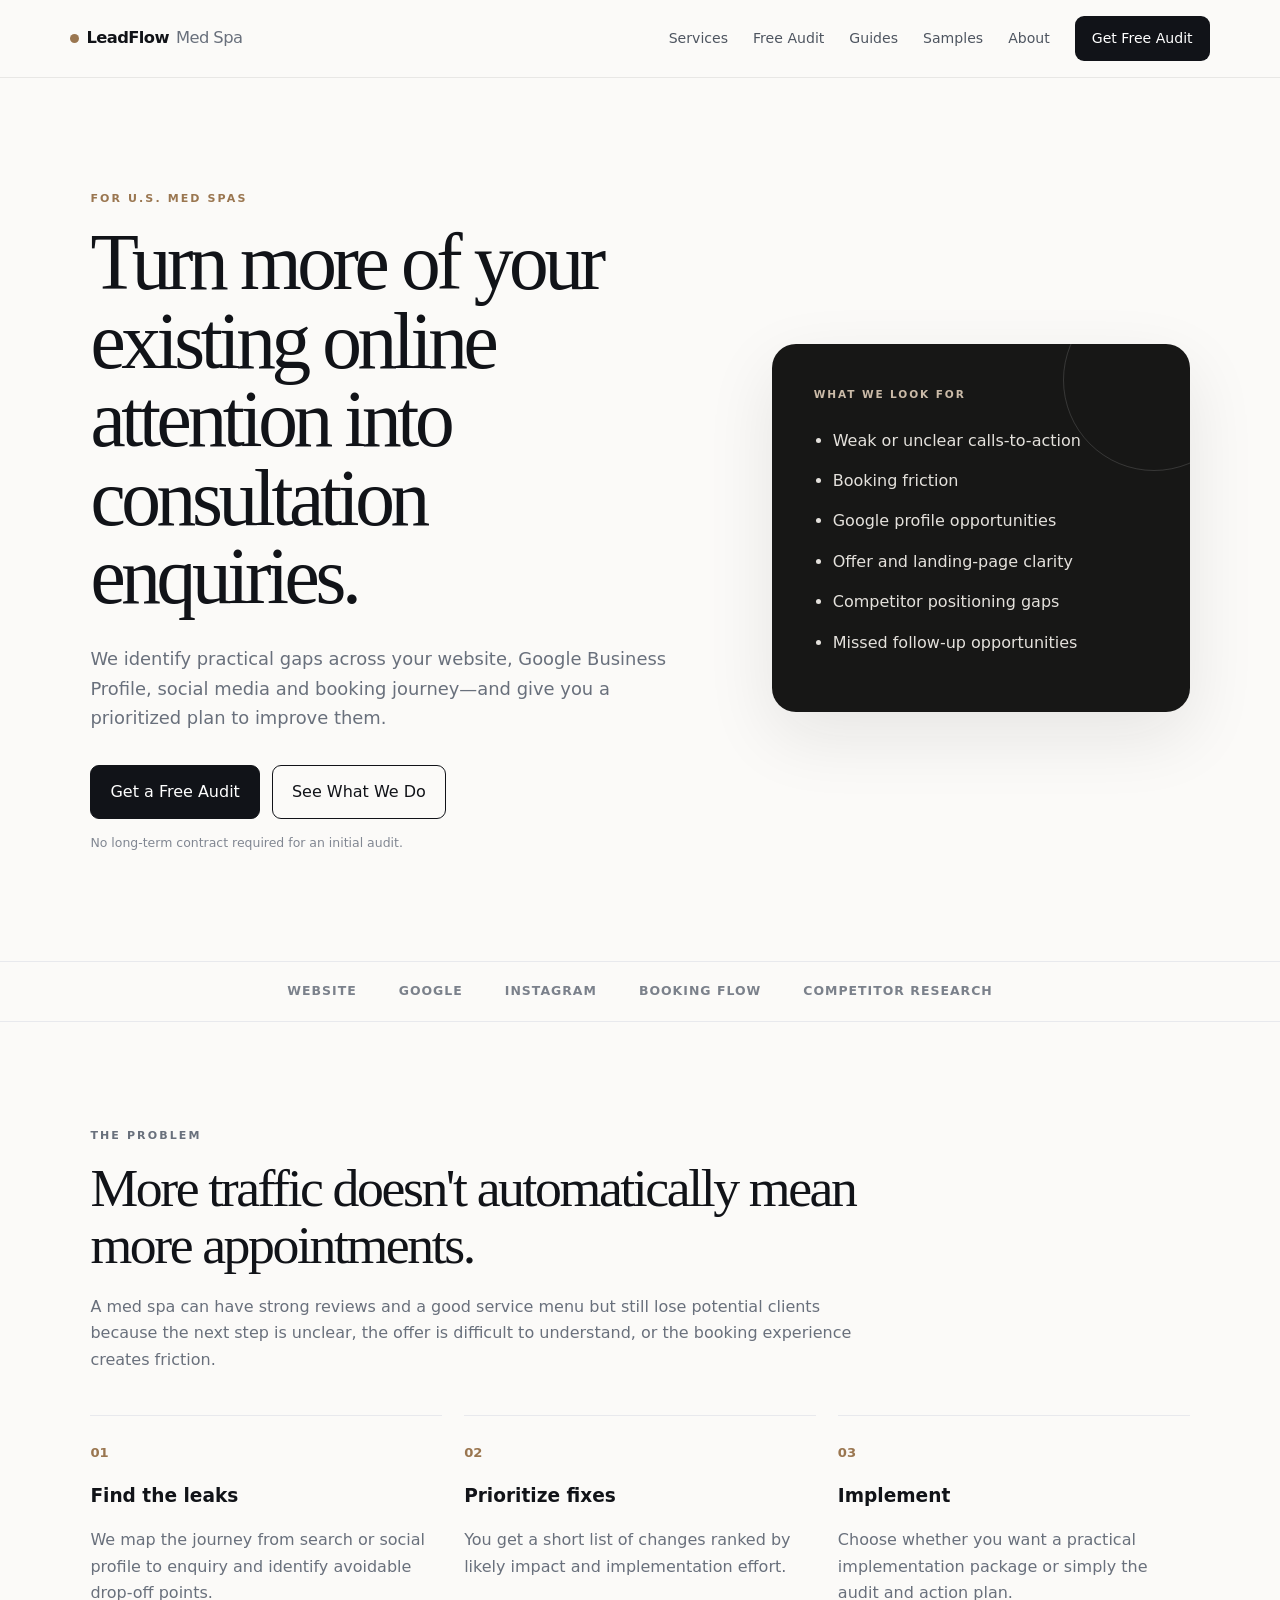
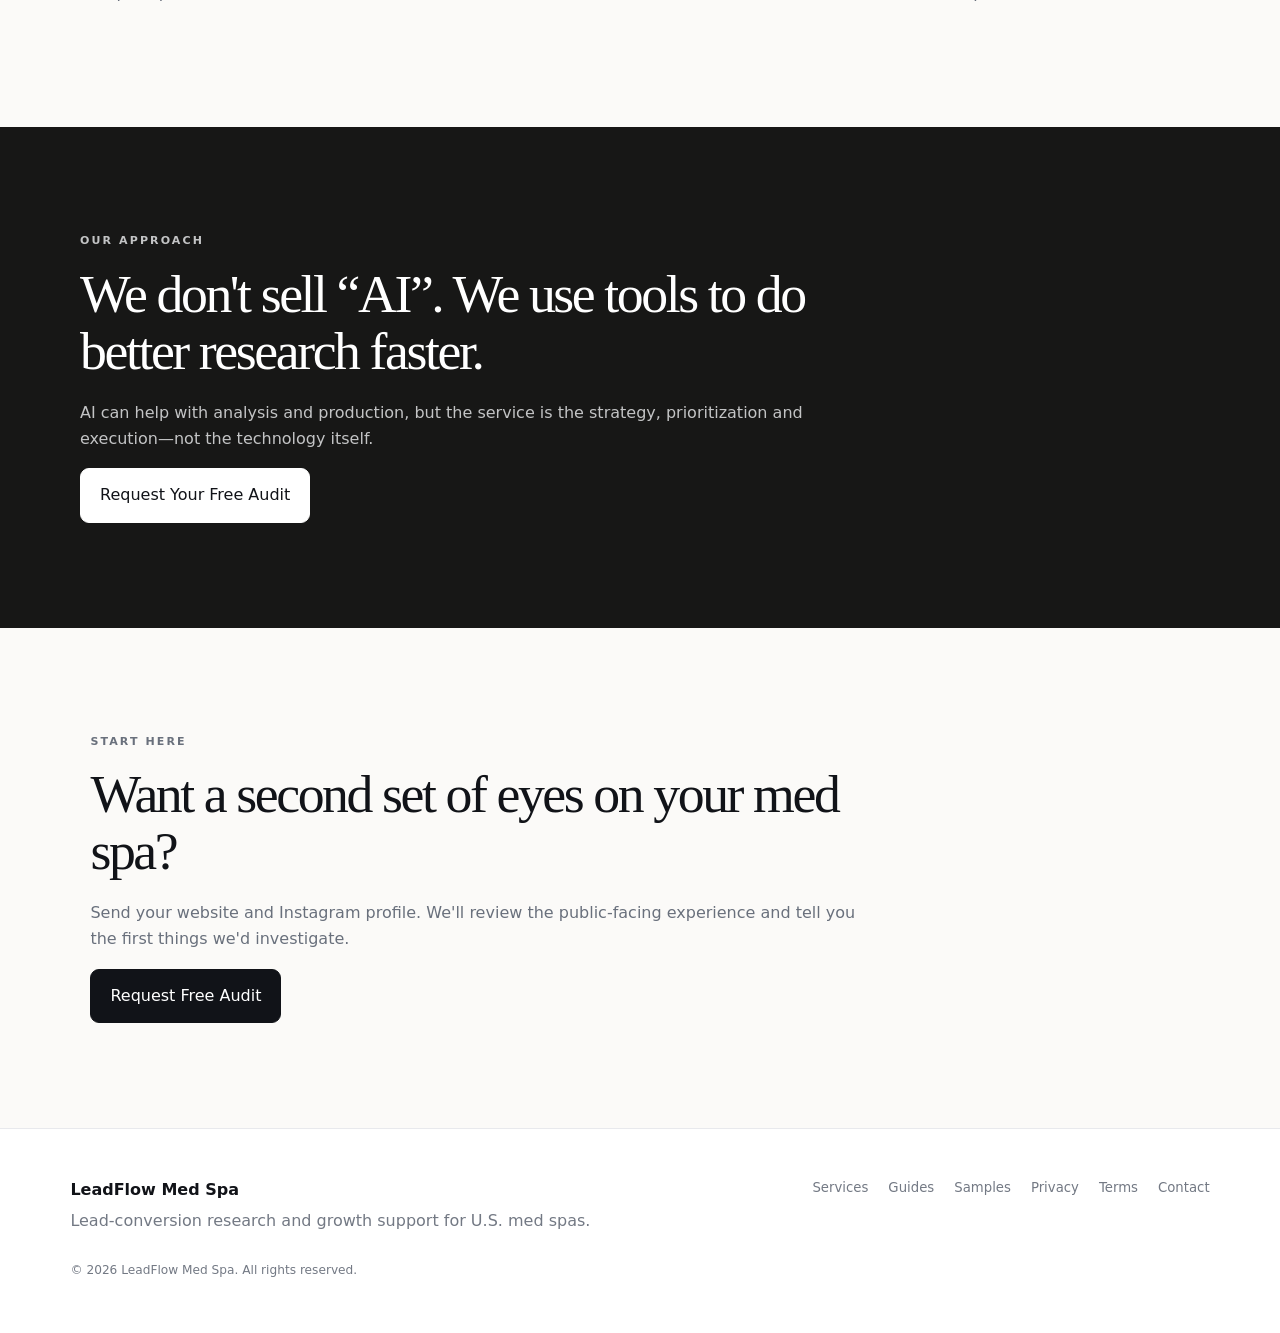
==== index.html @ 12933f41 "Add files via upload" ====
<!doctype html>
<html lang="en-US">
<head>
  <meta charset="utf-8">
  <meta name="viewport" content="width=device-width, initial-scale=1">
  <title>LeadFlow Med Spa | Turn Online Traffic Into More Consultations</title>
  <meta name="description" content="LeadFlow Med Spa helps U.S. med spas find website, Google Business Profile, social media and booking-flow opportunities that can improve consultation enquiries.">
  <link rel="canonical" href="https://leadflowmedspa.com/">
  <meta property="og:title" content="LeadFlow Med Spa">
  <meta property="og:description" content="Practical lead-conversion audits and growth systems for U.S. med spas.">
  <meta property="og:type" content="website">
  <meta property="og:url" content="https://leadflowmedspa.com/">
  <meta name="twitter:card" content="summary_large_image">
  <link rel="stylesheet" href="/styles.css">
  <script type="application/ld+json">
  {
    "@context":"https://schema.org",
    "@type":"ProfessionalService",
    "name":"LeadFlow Med Spa",
    "url":"https://leadflowmedspa.com/",
    "description":"Lead-conversion audits and digital growth support for U.S. med spas.",
    "areaServed":{"@type":"Country","name":"United States"},
    "serviceType":["Med spa lead generation","Conversion optimization","Local marketing audit"]
  }
  </script>
</head>
<body>
<header class="site-header">
  <a class="logo" href="/">LeadFlow<span>Med Spa</span></a>
  <nav aria-label="Primary navigation">
    <a href="/services.html">Services</a>
    <a href="/free-audit.html">Free Audit</a>
    <a href="/guides.html">Guides</a><a href="/sample-audits/">Samples</a>
    <a href="/about.html">About</a>
    <a class="nav-cta" href="/free-audit.html">Get Free Audit</a>
  </nav>
</header>

<main>
<section class="hero">
  <div class="hero-copy">
    <p class="eyebrow">FOR U.S. MED SPAS</p>
    <h1>Turn more of your existing online attention into consultation enquiries.</h1>
    <p class="lead">We identify practical gaps across your website, Google Business Profile, social media and booking journey—and give you a prioritized plan to improve them.</p>
    <div class="actions">
      <a class="button primary" href="/free-audit.html">Get a Free Audit</a>
      <a class="button secondary" href="/services.html">See What We Do</a>
    </div>
    <p class="micro">No long-term contract required for an initial audit.</p>
  </div>
  <div class="hero-card">
    <div class="card-label">WHAT WE LOOK FOR</div>
    <ul>
      <li>Weak or unclear calls-to-action</li>
      <li>Booking friction</li>
      <li>Google profile opportunities</li>
      <li>Offer and landing-page clarity</li>
      <li>Competitor positioning gaps</li>
      <li>Missed follow-up opportunities</li>
    </ul>
  </div>
</section>

<section class="trust-strip">
  <span>Website</span><span>Google</span><span>Instagram</span><span>Booking Flow</span><span>Competitor Research</span>
</section>

<section class="section">
  <div class="section-heading">
    <p class="eyebrow">THE PROBLEM</p>
    <h2>More traffic doesn't automatically mean more appointments.</h2>
    <p>A med spa can have strong reviews and a good service menu but still lose potential clients because the next step is unclear, the offer is difficult to understand, or the booking experience creates friction.</p>
  </div>
  <div class="grid three">
    <article class="feature"><span>01</span><h3>Find the leaks</h3><p>We map the journey from search or social profile to enquiry and identify avoidable drop-off points.</p></article>
    <article class="feature"><span>02</span><h3>Prioritize fixes</h3><p>You get a short list of changes ranked by likely impact and implementation effort.</p></article>
    <article class="feature"><span>03</span><h3>Implement</h3><p>Choose whether you want a practical implementation package or simply the audit and action plan.</p></article>
  </div>
</section>

<section class="section dark">
  <div class="section-heading">
    <p class="eyebrow">OUR APPROACH</p>
    <h2>We don't sell “AI”. We use tools to do better research faster.</h2>
    <p>AI can help with analysis and production, but the service is the strategy, prioritization and execution—not the technology itself.</p>
  </div>
  <a class="button light" href="/free-audit.html">Request Your Free Audit</a>
</section>

<section class="section">
  <div class="section-heading">
    <p class="eyebrow">START HERE</p>
    <h2>Want a second set of eyes on your med spa?</h2>
    <p>Send your website and Instagram profile. We'll review the public-facing experience and tell you the first things we'd investigate.</p>
  </div>
  <a class="button primary" href="/free-audit.html">Request Free Audit</a>
</section>
</main>

<footer class="footer">
  <div><strong>LeadFlow Med Spa</strong><p>Lead-conversion research and growth support for U.S. med spas.</p></div>
  <div class="footer-links"><a href="/services.html">Services</a><a href="/guides.html">Guides</a><a href="/sample-audits/">Samples</a><a href="/privacy.html">Privacy</a><a href="/terms.html">Terms</a><a href="/contact.html">Contact</a></div>
  <p class="copyright">© 2026 LeadFlow Med Spa. All rights reserved.</p>
</footer>
</body>
</html>
---- styles.css ----
:root{
  --ink:#111318;--muted:#69707c;--line:#e8e9ed;--paper:#fbfaf8;--white:#fff;
  --accent:#9a7650;--accent-dark:#765735;--night:#171716;--night2:#22211f;
  --radius:18px;--shadow:0 24px 70px rgba(17,19,24,.09)
}
*{box-sizing:border-box}
html{scroll-behavior:smooth}
body{margin:0;font-family:Inter,ui-sans-serif,system-ui,-apple-system,BlinkMacSystemFont,"Segoe UI",sans-serif;color:var(--ink);background:var(--paper);line-height:1.65;-webkit-font-smoothing:antialiased}
a{color:inherit}
.site-header{height:78px;border-bottom:1px solid rgba(17,19,24,.08);display:flex;align-items:center;justify-content:space-between;padding:0 5.5vw;position:sticky;top:0;background:rgba(251,250,248,.92);backdrop-filter:blur(18px);z-index:20}
.logo{text-decoration:none;font-size:1.02rem;letter-spacing:-.035em;font-weight:850;display:flex;gap:7px;align-items:center}.logo:before{content:"";width:9px;height:9px;border-radius:50%;background:var(--accent)}.logo span{font-weight:450;color:var(--muted)}
nav{display:flex;gap:25px;align-items:center}nav a{text-decoration:none;font-size:.88rem;color:#4e5560}nav a:hover{color:var(--ink)}.nav-cta{background:var(--ink);color:#fff!important;padding:11px 17px;border-radius:9px}
.hero{max-width:1240px;margin:0 auto;padding:112px 5.5vw 95px;display:grid;grid-template-columns:1.18fr .82fr;gap:80px;align-items:center}
.eyebrow{font-size:.69rem;font-weight:850;letter-spacing:.19em;color:var(--accent);margin:0 0 15px}
.hero h1,.page-hero h1{font-family:Georgia,"Times New Roman",serif;font-weight:500;font-size:clamp(3.15rem,6.2vw,6.15rem);line-height:.99;letter-spacing:-.055em;margin:0 0 28px}
.lead{font-size:1.12rem;color:var(--muted);max-width:680px}
.actions{display:flex;gap:12px;flex-wrap:wrap;margin:32px 0 14px}.button{display:inline-block;padding:13px 19px;border-radius:9px;font-weight:780;text-decoration:none;border:1px solid var(--ink);cursor:pointer;font:inherit;transition:.2s}.button:hover{transform:translateY(-1px)}.primary{background:var(--ink);color:#fff}.secondary{background:transparent;color:var(--ink)}.light{background:#fff;color:var(--ink);border-color:#fff}.micro{font-size:.78rem;color:#818792}
.hero-card{background:var(--night);color:#fff;border-radius:24px;padding:42px;box-shadow:var(--shadow);position:relative;overflow:hidden}.hero-card:after{content:"";position:absolute;width:180px;height:180px;border:1px solid rgba(255,255,255,.14);border-radius:50%;right:-55px;top:-55px}.card-label{font-size:.66rem;font-weight:800;letter-spacing:.18em;color:#cbbba8}.hero-card ul{padding-left:19px;margin:24px 0 0}.hero-card li{margin:14px 0;color:#e4e1dc}
.trust-strip{border-top:1px solid var(--line);border-bottom:1px solid var(--line);padding:19px 5.5vw;display:flex;justify-content:center;gap:42px;flex-wrap:wrap;color:#7b818b;font-weight:750;font-size:.78rem;text-transform:uppercase;letter-spacing:.08em}
.section{max-width:1240px;margin:auto;padding:105px 5.5vw}.section-heading{max-width:790px}.section h2{font-family:Georgia,"Times New Roman",serif;font-weight:500;font-size:clamp(2.3rem,4.2vw,3.8rem);line-height:1.06;letter-spacing:-.045em;margin:0 0 20px}.section-heading p,.section>p{color:var(--muted)}
.grid{display:grid;gap:22px;margin-top:42px}.grid.three{grid-template-columns:repeat(3,1fr)}.grid.two{grid-template-columns:repeat(2,1fr)}
.feature{border-top:1px solid var(--line);padding-top:23px}.feature span{color:var(--accent);font-weight:850;font-size:.82rem}.feature h3{font-size:1.16rem;margin:15px 0 7px}.feature p,.service-card p,.service-card li,.article-card p{color:var(--muted)}
.dark{max-width:none;background:var(--night);color:#fff;padding-left:calc((100% - 1120px)/2);padding-right:calc((100% - 1120px)/2)}.dark p{color:#c3c4c5}
.muted{max-width:none;background:#f0eee9;padding-left:calc((100% - 1120px)/2);padding-right:calc((100% - 1120px)/2)}
.page-hero{max-width:1120px;margin:auto;padding:100px 5.5vw 62px}.page-hero h1{font-size:clamp(3rem,5.5vw,5.3rem)}.page-hero p{font-size:1.14rem;color:var(--muted);max-width:760px}
.service-card,.form-card,.article-card{border:1px solid var(--line);border-radius:var(--radius);padding:34px;background:var(--white);box-shadow:0 10px 40px rgba(17,19,24,.035)}.service-card h2{font-family:Georgia,"Times New Roman",serif;font-weight:500;font-size:2rem}.service-card ul{padding-left:20px}.service-card .button{margin-top:14px}
.article{max-width:850px;margin:auto;padding:78px 5.5vw}.article h1{font-family:Georgia,"Times New Roman",serif;font-weight:500;font-size:clamp(2.8rem,5.5vw,4.8rem);line-height:1.02;letter-spacing:-.05em}.article h2{margin-top:48px;font-family:Georgia,"Times New Roman",serif;font-weight:500;font-size:1.85rem}.article p,.article li{color:#4e5560}.article a{color:var(--accent-dark);font-weight:750}
.form-card{max-width:720px;margin:auto}form{display:grid;gap:9px}label{font-weight:750;margin-top:10px}input,textarea{width:100%;border:1px solid #d2d4d9;border-radius:9px;padding:13px;font:inherit;background:#fff;outline:none}input:focus,textarea:focus{border-color:var(--accent)}textarea{resize:vertical}.form-note{font-size:.78rem;color:var(--muted)}
.footer{border-top:1px solid var(--line);padding:48px 5.5vw;display:grid;grid-template-columns:1fr auto;gap:15px;color:#737984;background:#fff}.footer strong{color:var(--ink)}.footer p{margin:5px 0}.footer-links{display:flex;gap:20px;flex-wrap:wrap}.footer-links a{font-size:.83rem;text-decoration:none}.copyright{grid-column:1/-1;font-size:.76rem}
@media(max-width:820px){.site-header{height:72px;padding:0 5vw}.site-header nav{display:none}.hero{grid-template-columns:1fr;padding-top:68px;gap:42px}.hero h1{font-size:3.15rem}.grid.three,.grid.two{grid-template-columns:1fr}.section,.article{padding-top:68px;padding-bottom:68px}.dark,.muted{padding-left:5vw;padding-right:5vw}.footer{grid-template-columns:1fr}.copyright{grid-column:auto}}
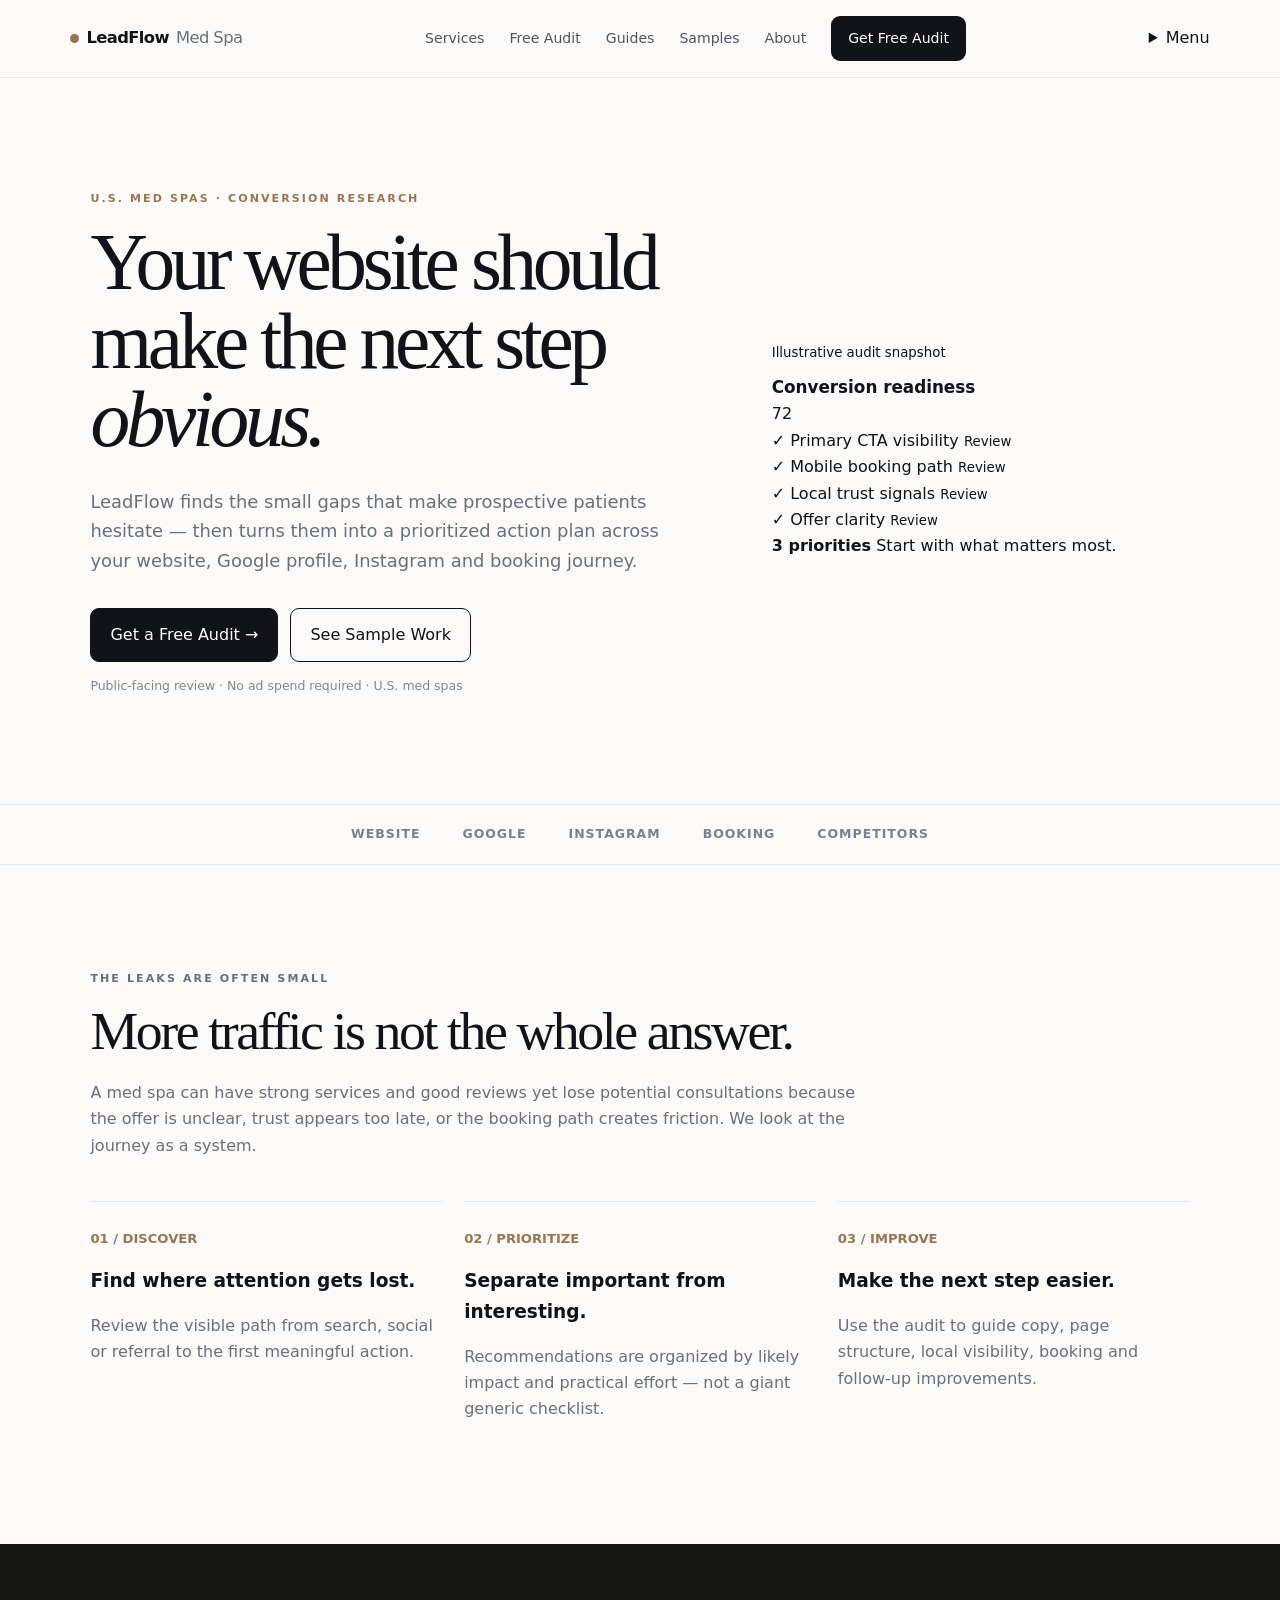
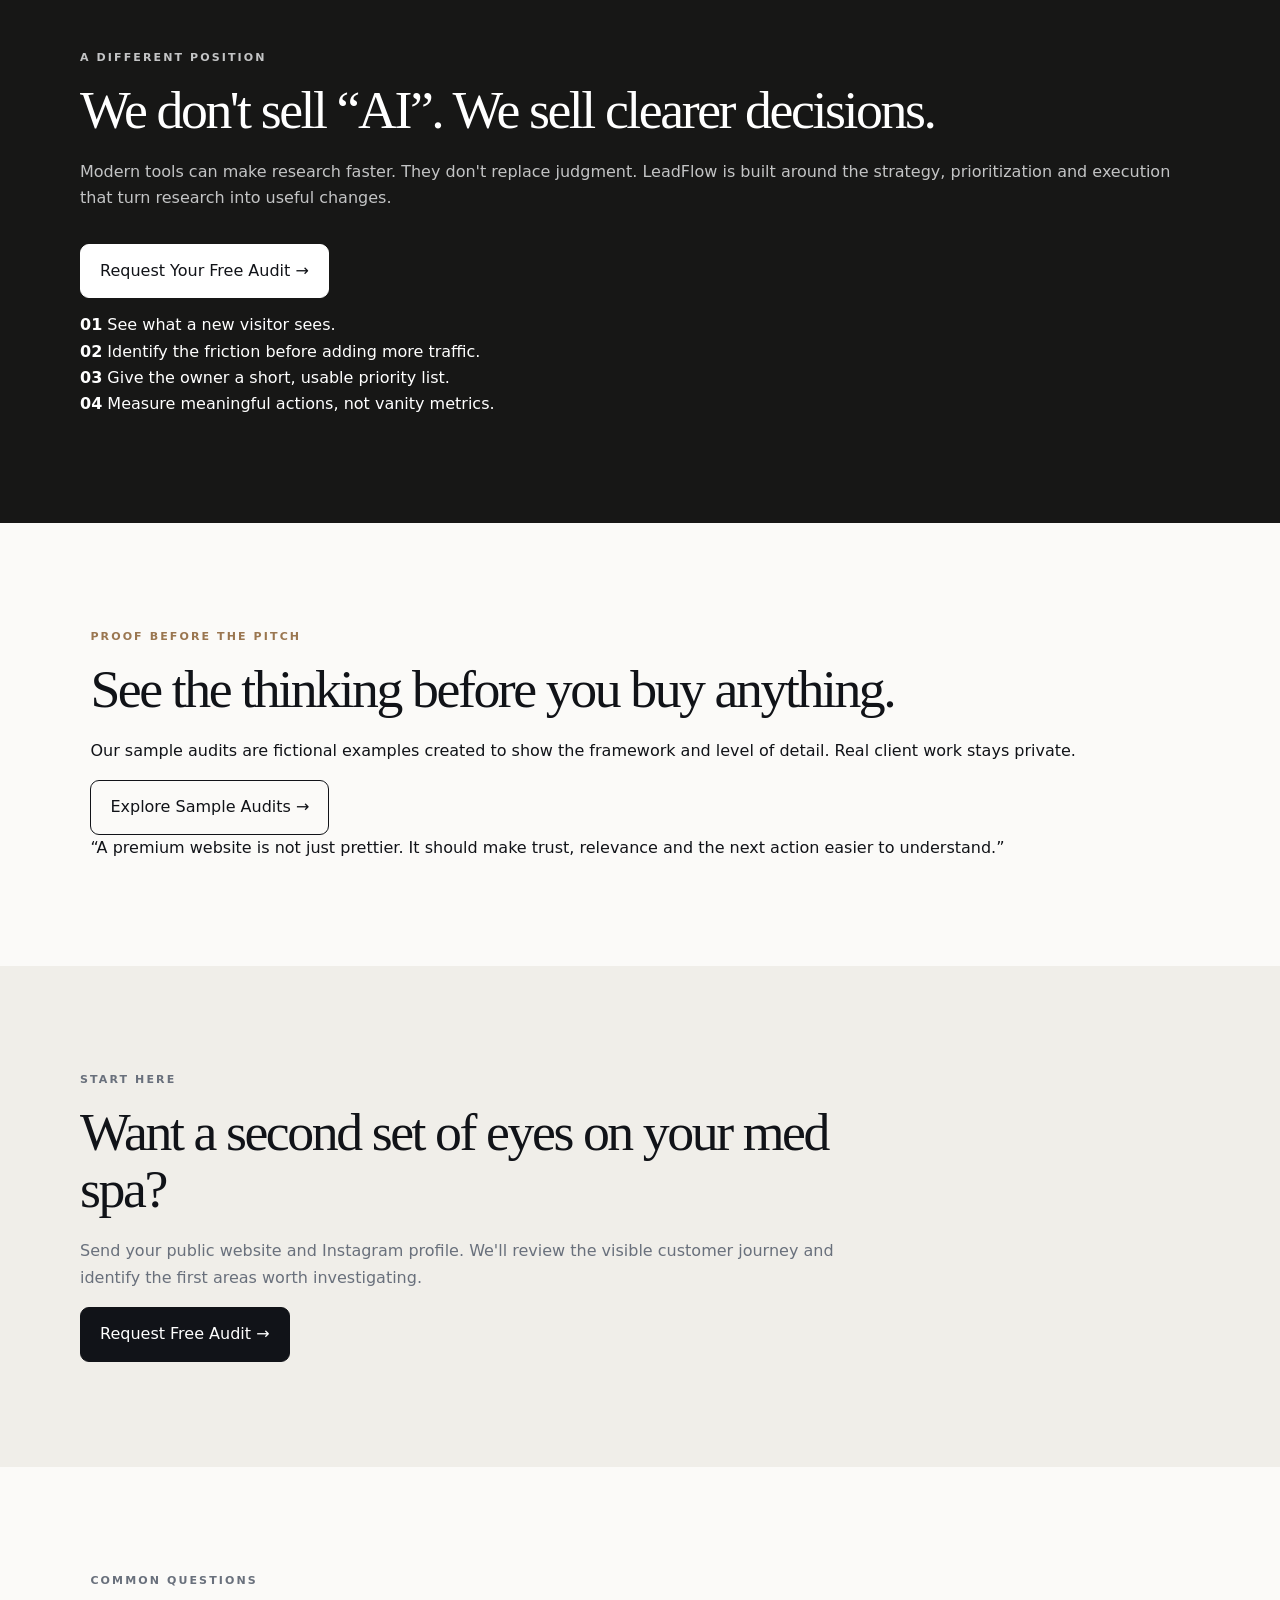
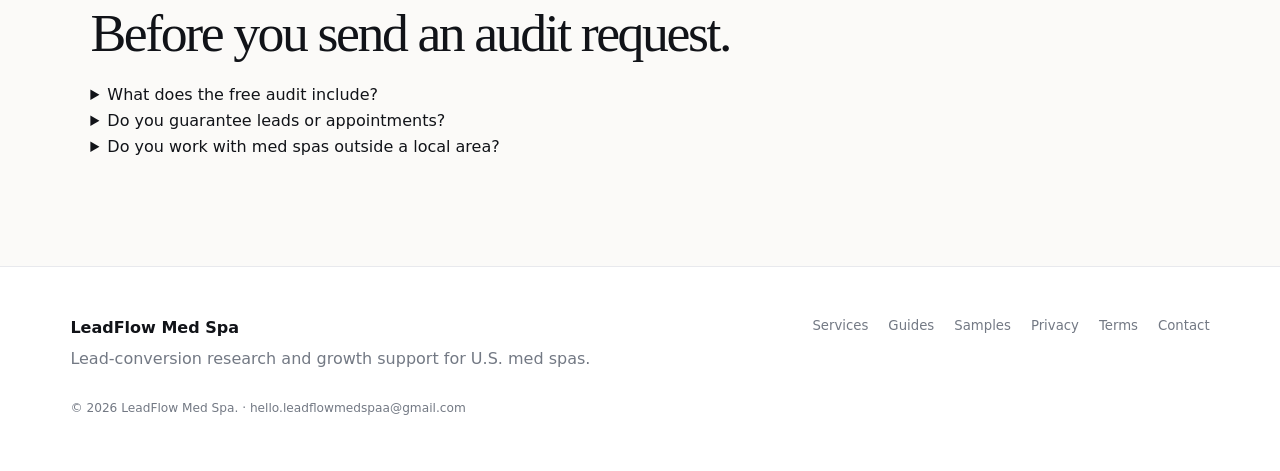
==== commit e797b8b9: "Update index.html" ====
--- a/index.html
+++ b/index.html
@@ -1,106 +1,478 @@
 <!doctype html>
 <html lang="en-US">
 <head>
-  <meta charset="utf-8">
-  <meta name="viewport" content="width=device-width, initial-scale=1">
-  <title>LeadFlow Med Spa | Turn Online Traffic Into More Consultations</title>
-  <meta name="description" content="LeadFlow Med Spa helps U.S. med spas find website, Google Business Profile, social media and booking-flow opportunities that can improve consultation enquiries.">
-  <link rel="canonical" href="https://leadflowmedspa.com/">
-  <meta property="og:title" content="LeadFlow Med Spa">
-  <meta property="og:description" content="Practical lead-conversion audits and growth systems for U.S. med spas.">
-  <meta property="og:type" content="website">
-  <meta property="og:url" content="https://leadflowmedspa.com/">
-  <meta name="twitter:card" content="summary_large_image">
-  <link rel="stylesheet" href="/styles.css">
-  <script type="application/ld+json">
-  {
-    "@context":"https://schema.org",
-    "@type":"ProfessionalService",
-    "name":"LeadFlow Med Spa",
-    "url":"https://leadflowmedspa.com/",
-    "description":"Lead-conversion audits and digital growth support for U.S. med spas.",
-    "areaServed":{"@type":"Country","name":"United States"},
-    "serviceType":["Med spa lead generation","Conversion optimization","Local marketing audit"]
-  }
-  </script>
+<meta charset="utf-8">
+<meta name="viewport" content="width=device-width, initial-scale=1">
+
+<title>LeadFlow Med Spa | Turn More Attention Into Consultations</title>
+
+<meta name="description" content="LeadFlow Med Spa helps U.S. med spas find conversion leaks across websites, Google Business Profiles, Instagram and booking journeys — then prioritize practical fixes.">
+
+<link rel="canonical" href="https://leadflowmedspa.com/">
+
+<meta property="og:title" content="LeadFlow Med Spa | Turn More Attention Into Consultations">
+<meta property="og:description" content="Conversion research and practical growth support for U.S. med spas.">
+<meta property="og:type" content="website">
+<meta property="og:url" content="https://leadflowmedspa.com/">
+
+<meta name="theme-color" content="#11130f">
+
+<link rel="stylesheet" href="/styles.css">
+
+<script type="application/ld+json">
+{
+  "@context":"https://schema.org",
+  "@type":"ProfessionalService",
+  "name":"LeadFlow Med Spa",
+  "url":"https://leadflowmedspa.com/",
+  "email":"hello.leadflowmedspaa@gmail.com",
+  "description":"Lead-conversion research and practical growth support for U.S. med spas.",
+  "areaServed":{
+    "@type":"Country",
+    "name":"United States"
+  },
+  "serviceType":[
+    "Med spa conversion audit",
+    "Website conversion optimization",
+    "Local visibility research",
+    "Booking funnel review"
+  ]
+}
+</script>
 </head>
+
 <body>
+
 <header class="site-header">
-  <a class="logo" href="/">LeadFlow<span>Med Spa</span></a>
-  <nav aria-label="Primary navigation">
-    <a href="/services.html">Services</a>
-    <a href="/free-audit.html">Free Audit</a>
-    <a href="/guides.html">Guides</a><a href="/sample-audits/">Samples</a>
-    <a href="/about.html">About</a>
-    <a class="nav-cta" href="/free-audit.html">Get Free Audit</a>
-  </nav>
+
+<a class="logo" href="/">
+LeadFlow<span>Med Spa</span>
+</a>
+
+<nav>
+<a href="/services.html">Services</a>
+<a href="/free-audit.html">Free Audit</a>
+<a href="/guides.html">Guides</a>
+<a href="/sample-audits/">Samples</a>
+<a href="/about.html">About</a>
+<a class="nav-cta" href="/free-audit.html">Get Free Audit</a>
+</nav>
+
+<details class="mobile-menu">
+<summary>Menu</summary>
+
+<div>
+<a href="/services.html">Services</a>
+<a href="/free-audit.html">Free Audit</a>
+<a href="/guides.html">Guides</a>
+<a href="/sample-audits/">Samples</a>
+<a href="/about.html">About</a>
+</div>
+
+</details>
+
 </header>
 
+
 <main>
+
 <section class="hero">
-  <div class="hero-copy">
-    <p class="eyebrow">FOR U.S. MED SPAS</p>
-    <h1>Turn more of your existing online attention into consultation enquiries.</h1>
-    <p class="lead">We identify practical gaps across your website, Google Business Profile, social media and booking journey—and give you a prioritized plan to improve them.</p>
-    <div class="actions">
-      <a class="button primary" href="/free-audit.html">Get a Free Audit</a>
-      <a class="button secondary" href="/services.html">See What We Do</a>
-    </div>
-    <p class="micro">No long-term contract required for an initial audit.</p>
-  </div>
-  <div class="hero-card">
-    <div class="card-label">WHAT WE LOOK FOR</div>
-    <ul>
-      <li>Weak or unclear calls-to-action</li>
-      <li>Booking friction</li>
-      <li>Google profile opportunities</li>
-      <li>Offer and landing-page clarity</li>
-      <li>Competitor positioning gaps</li>
-      <li>Missed follow-up opportunities</li>
-    </ul>
-  </div>
-</section>
-
-<section class="trust-strip">
-  <span>Website</span><span>Google</span><span>Instagram</span><span>Booking Flow</span><span>Competitor Research</span>
-</section>
+
+<div class="hero-copy">
+
+<p class="eyebrow">
+U.S. MED SPAS · CONVERSION RESEARCH
+</p>
+
+<h1>
+Your website should make the next step
+<em>obvious.</em>
+</h1>
+
+<p class="lead">
+LeadFlow finds the small gaps that make prospective patients hesitate — then turns them into a prioritized action plan across your website, Google profile, Instagram and booking journey.
+</p>
+
+<div class="actions">
+
+<a class="button primary" href="/free-audit.html">
+Get a Free Audit →
+</a>
+
+<a class="button secondary" href="/sample-audits/">
+See Sample Work
+</a>
+
+</div>
+
+<p class="micro">
+Public-facing review · No ad spend required · U.S. med spas
+</p>
+
+</div>
+
+
+<div class="hero-visual">
+
+<div class="orbit"></div>
+
+<div class="scorecard">
+
+<div class="score-top">
+
+<div>
+
+<small>Illustrative audit snapshot</small>
+
+<h3 style="margin:8px 0 0;font-size:1.05rem">
+Conversion readiness
+</h3>
+
+</div>
+
+<div class="score">
+72
+</div>
+
+</div>
+
+<div class="scorebar">
+<span></span>
+</div>
+
+<div class="check">
+<b>✓</b>
+<span>Primary CTA visibility</span>
+<small>Review</small>
+</div>
+
+<div class="check">
+<b>✓</b>
+<span>Mobile booking path</span>
+<small>Review</small>
+</div>
+
+<div class="check">
+<b>✓</b>
+<span>Local trust signals</span>
+<small>Review</small>
+</div>
+
+<div class="check">
+<b>✓</b>
+<span>Offer clarity</span>
+<small>Review</small>
+</div>
+
+</div>
+
+<div class="floating">
+<strong>3 priorities</strong>
+Start with what matters most.
+</div>
+
+</div>
+
+</section>
+
+
+<div class="trust-strip">
+
+<span>Website</span>
+<span>Google</span>
+<span>Instagram</span>
+<span>Booking</span>
+<span>Competitors</span>
+
+</div>
+
 
 <section class="section">
-  <div class="section-heading">
-    <p class="eyebrow">THE PROBLEM</p>
-    <h2>More traffic doesn't automatically mean more appointments.</h2>
-    <p>A med spa can have strong reviews and a good service menu but still lose potential clients because the next step is unclear, the offer is difficult to understand, or the booking experience creates friction.</p>
-  </div>
-  <div class="grid three">
-    <article class="feature"><span>01</span><h3>Find the leaks</h3><p>We map the journey from search or social profile to enquiry and identify avoidable drop-off points.</p></article>
-    <article class="feature"><span>02</span><h3>Prioritize fixes</h3><p>You get a short list of changes ranked by likely impact and implementation effort.</p></article>
-    <article class="feature"><span>03</span><h3>Implement</h3><p>Choose whether you want a practical implementation package or simply the audit and action plan.</p></article>
-  </div>
-</section>
+
+<div class="section-heading">
+
+<p class="eyebrow">
+THE LEAKS ARE OFTEN SMALL
+</p>
+
+<h2>
+More traffic is not the whole answer.
+</h2>
+
+<p>
+A med spa can have strong services and good reviews yet lose potential consultations because the offer is unclear, trust appears too late, or the booking path creates friction. We look at the journey as a system.
+</p>
+
+</div>
+
+
+<div class="grid three">
+
+<article class="feature">
+
+<span>01 / DISCOVER</span>
+
+<h3>
+Find where attention gets lost.
+</h3>
+
+<p>
+Review the visible path from search, social or referral to the first meaningful action.
+</p>
+
+</article>
+
+
+<article class="feature">
+
+<span>02 / PRIORITIZE</span>
+
+<h3>
+Separate important from interesting.
+</h3>
+
+<p>
+Recommendations are organized by likely impact and practical effort — not a giant generic checklist.
+</p>
+
+</article>
+
+
+<article class="feature">
+
+<span>03 / IMPROVE</span>
+
+<h3>
+Make the next step easier.
+</h3>
+
+<p>
+Use the audit to guide copy, page structure, local visibility, booking and follow-up improvements.
+</p>
+
+</article>
+
+</div>
+
+</section>
+
 
 <section class="section dark">
-  <div class="section-heading">
-    <p class="eyebrow">OUR APPROACH</p>
-    <h2>We don't sell “AI”. We use tools to do better research faster.</h2>
-    <p>AI can help with analysis and production, but the service is the strategy, prioritization and execution—not the technology itself.</p>
-  </div>
-  <a class="button light" href="/free-audit.html">Request Your Free Audit</a>
-</section>
+
+<div class="split">
+
+<div>
+
+<p class="eyebrow">
+A DIFFERENT POSITION
+</p>
+
+<h2>
+We don't sell “AI”. We sell clearer decisions.
+</h2>
+
+<p>
+Modern tools can make research faster. They don't replace judgment. LeadFlow is built around the strategy, prioritization and execution that turn research into useful changes.
+</p>
+
+<div class="actions">
+
+<a class="button light" href="/free-audit.html">
+Request Your Free Audit →
+</a>
+
+</div>
+
+</div>
+
+
+<div class="mini-list">
+
+<div>
+<b>01</b>
+<span>See what a new visitor sees.</span>
+</div>
+
+<div>
+<b>02</b>
+<span>Identify the friction before adding more traffic.</span>
+</div>
+
+<div>
+<b>03</b>
+<span>Give the owner a short, usable priority list.</span>
+</div>
+
+<div>
+<b>04</b>
+<span>Measure meaningful actions, not vanity metrics.</span>
+</div>
+
+</div>
+
+</div>
+
+</section>
+
 
 <section class="section">
-  <div class="section-heading">
-    <p class="eyebrow">START HERE</p>
-    <h2>Want a second set of eyes on your med spa?</h2>
-    <p>Send your website and Instagram profile. We'll review the public-facing experience and tell you the first things we'd investigate.</p>
-  </div>
-  <a class="button primary" href="/free-audit.html">Request Free Audit</a>
-</section>
+
+<div class="split">
+
+<div>
+
+<p class="eyebrow">
+PROOF BEFORE THE PITCH
+</p>
+
+<h2>
+See the thinking before you buy anything.
+</h2>
+
+<p>
+Our sample audits are fictional examples created to show the framework and level of detail. Real client work stays private.
+</p>
+
+<a class="button secondary" href="/sample-audits/">
+Explore Sample Audits →
+</a>
+
+</div>
+
+
+<div class="quote">
+
+“A premium website is not just prettier. It should make trust, relevance and the next action easier to understand.”
+
+</div>
+
+</div>
+
+</section>
+
+
+<section class="section muted">
+
+<div class="section-heading">
+
+<p class="eyebrow">
+START HERE
+</p>
+
+<h2>
+Want a second set of eyes on your med spa?
+</h2>
+
+<p>
+Send your public website and Instagram profile. We'll review the visible customer journey and identify the first areas worth investigating.
+</p>
+
+<a class="button primary" href="/free-audit.html">
+Request Free Audit →
+</a>
+
+</div>
+
+</section>
+
+
+<section class="section faq">
+
+<div class="section-heading">
+
+<p class="eyebrow">
+COMMON QUESTIONS
+</p>
+
+<h2>
+Before you send an audit request.
+</h2>
+
+</div>
+
+
+<div class="faq">
+
+<details>
+
+<summary>
+What does the free audit include?
+</summary>
+
+<p>
+A public-facing review of your website and, when provided, Instagram presence, with initial observations about clarity, trust, calls-to-action and booking friction.
+</p>
+
+</details>
+
+
+<details>
+
+<summary>
+Do you guarantee leads or appointments?
+</summary>
+
+<p>
+No. The audit identifies opportunities; outcomes depend on your market, offer, traffic, follow-up, implementation and other factors.
+</p>
+
+</details>
+
+
+<details>
+
+<summary>
+Do you work with med spas outside a local area?
+</summary>
+
+<p>
+Yes. LeadFlow is positioned for U.S. med spas and can work remotely.
+</p>
+
+</details>
+
+</div>
+
+</section>
+
 </main>
 
+
 <footer class="footer">
-  <div><strong>LeadFlow Med Spa</strong><p>Lead-conversion research and growth support for U.S. med spas.</p></div>
-  <div class="footer-links"><a href="/services.html">Services</a><a href="/guides.html">Guides</a><a href="/sample-audits/">Samples</a><a href="/privacy.html">Privacy</a><a href="/terms.html">Terms</a><a href="/contact.html">Contact</a></div>
-  <p class="copyright">© 2026 LeadFlow Med Spa. All rights reserved.</p>
+
+<div>
+
+<strong>
+LeadFlow Med Spa
+</strong>
+
+<p>
+Lead-conversion research and growth support for U.S. med spas.
+</p>
+
+</div>
+
+
+<div class="footer-links">
+
+<a href="/services.html">Services</a>
+<a href="/guides.html">Guides</a>
+<a href="/sample-audits/">Samples</a>
+<a href="/privacy.html">Privacy</a>
+<a href="/terms.html">Terms</a>
+<a href="/contact.html">Contact</a>
+
+</div>
+
+
+<p class="copyright">
+
+© 2026 LeadFlow Med Spa. ·
+hello.leadflowmedspaa@gmail.com
+
+</p>
+
 </footer>
+
 </body>
-</html>+  </html>
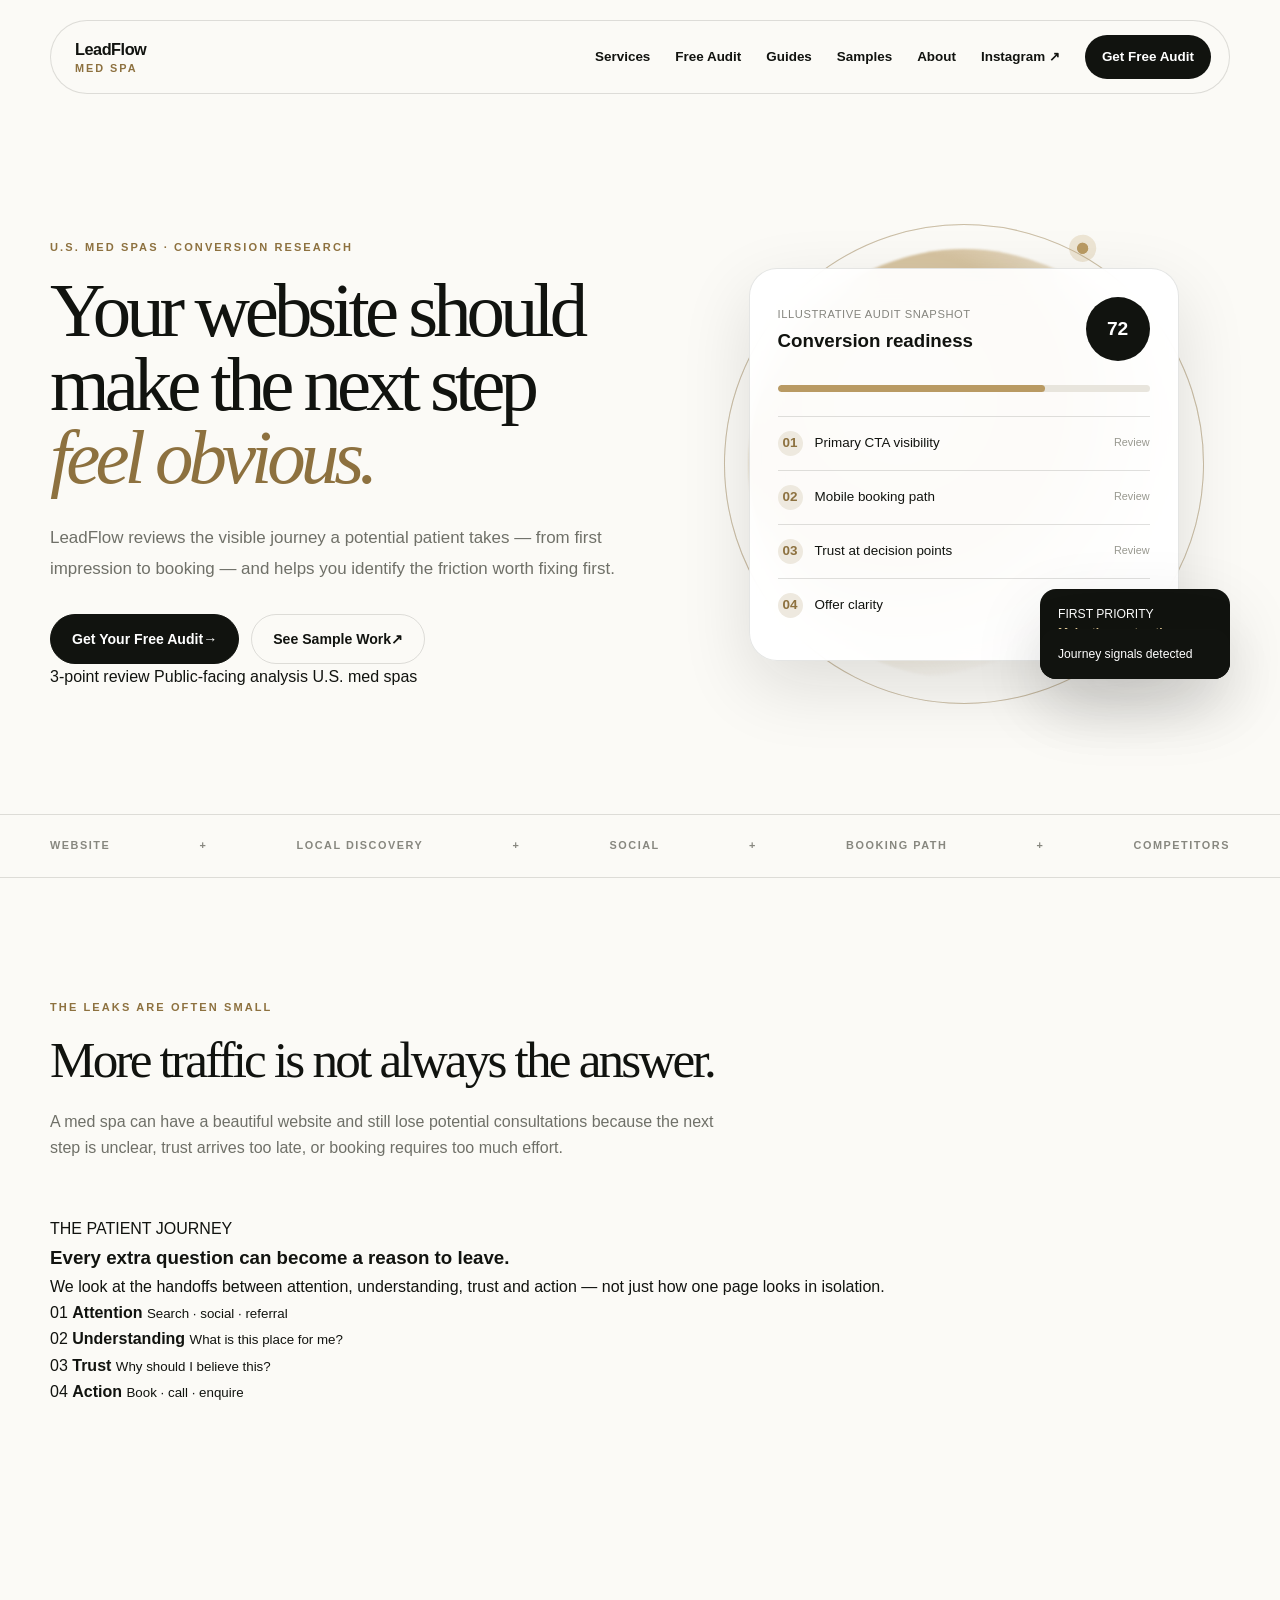
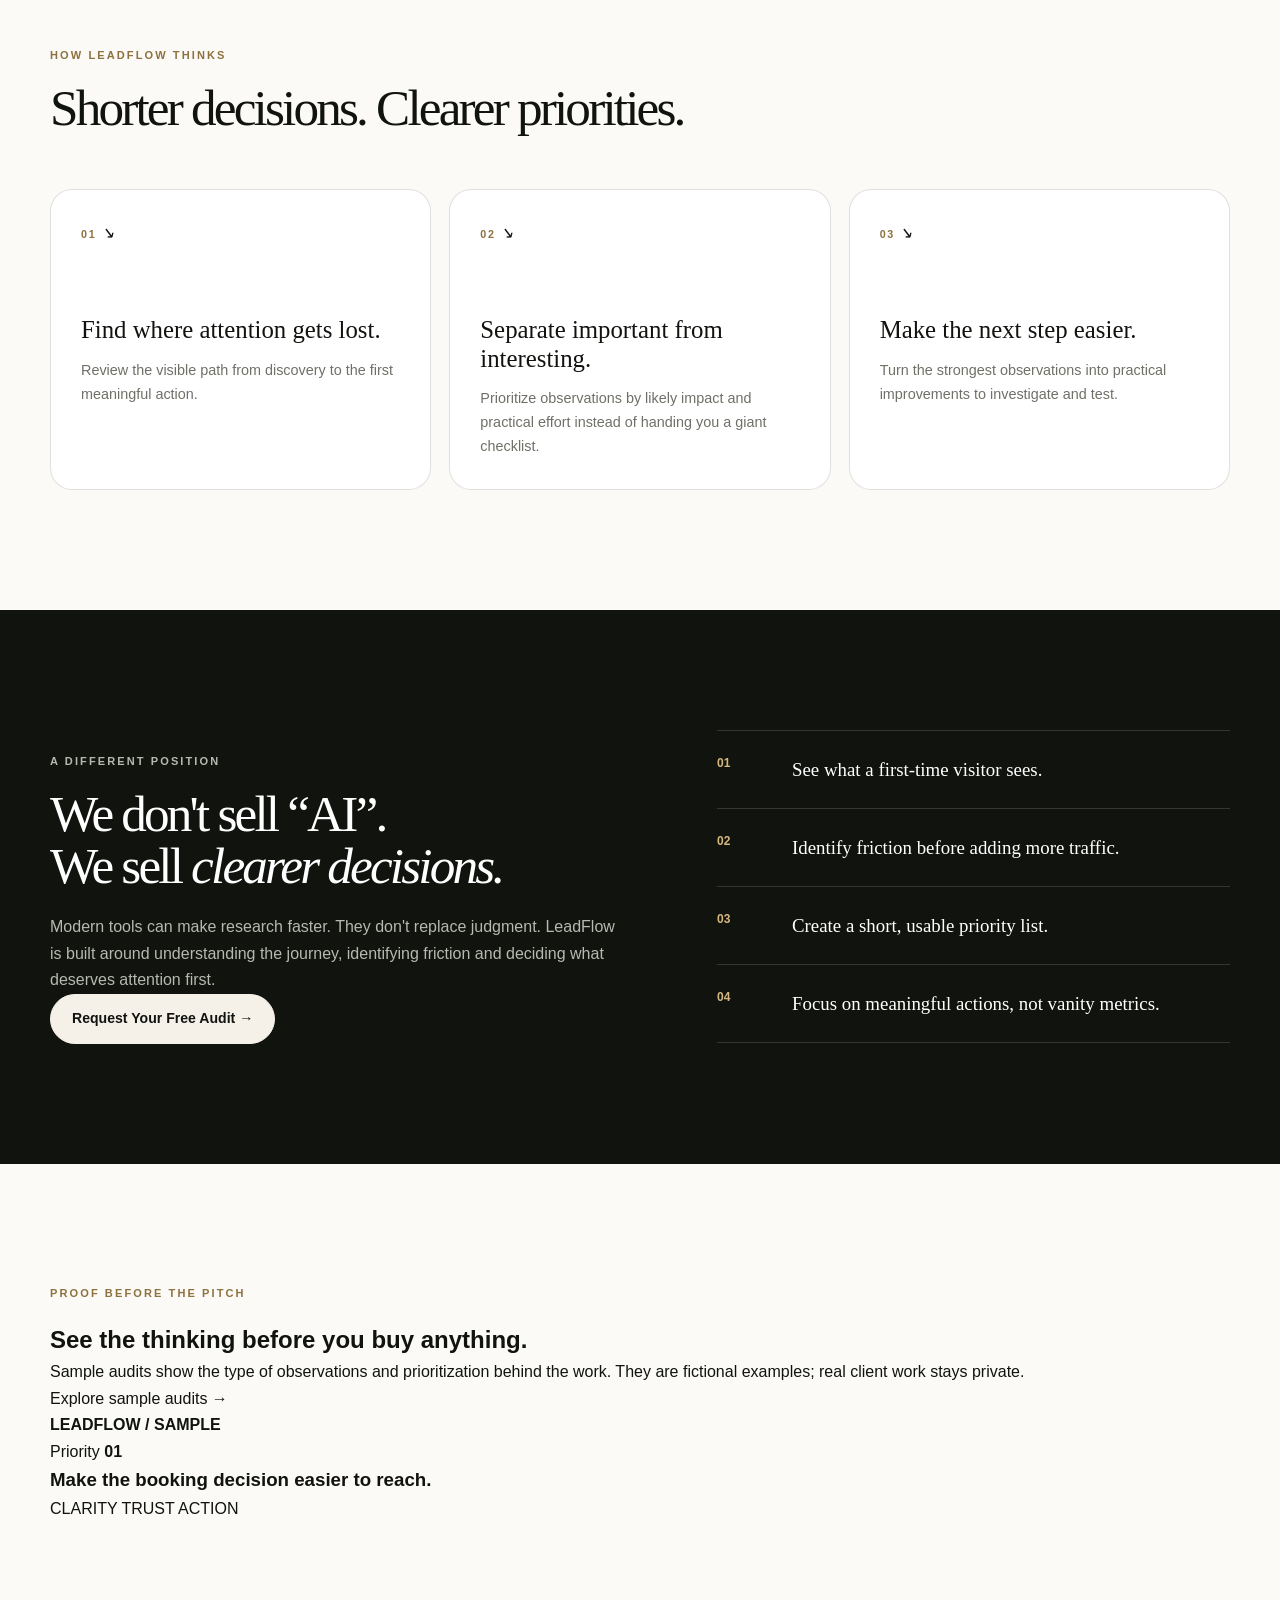
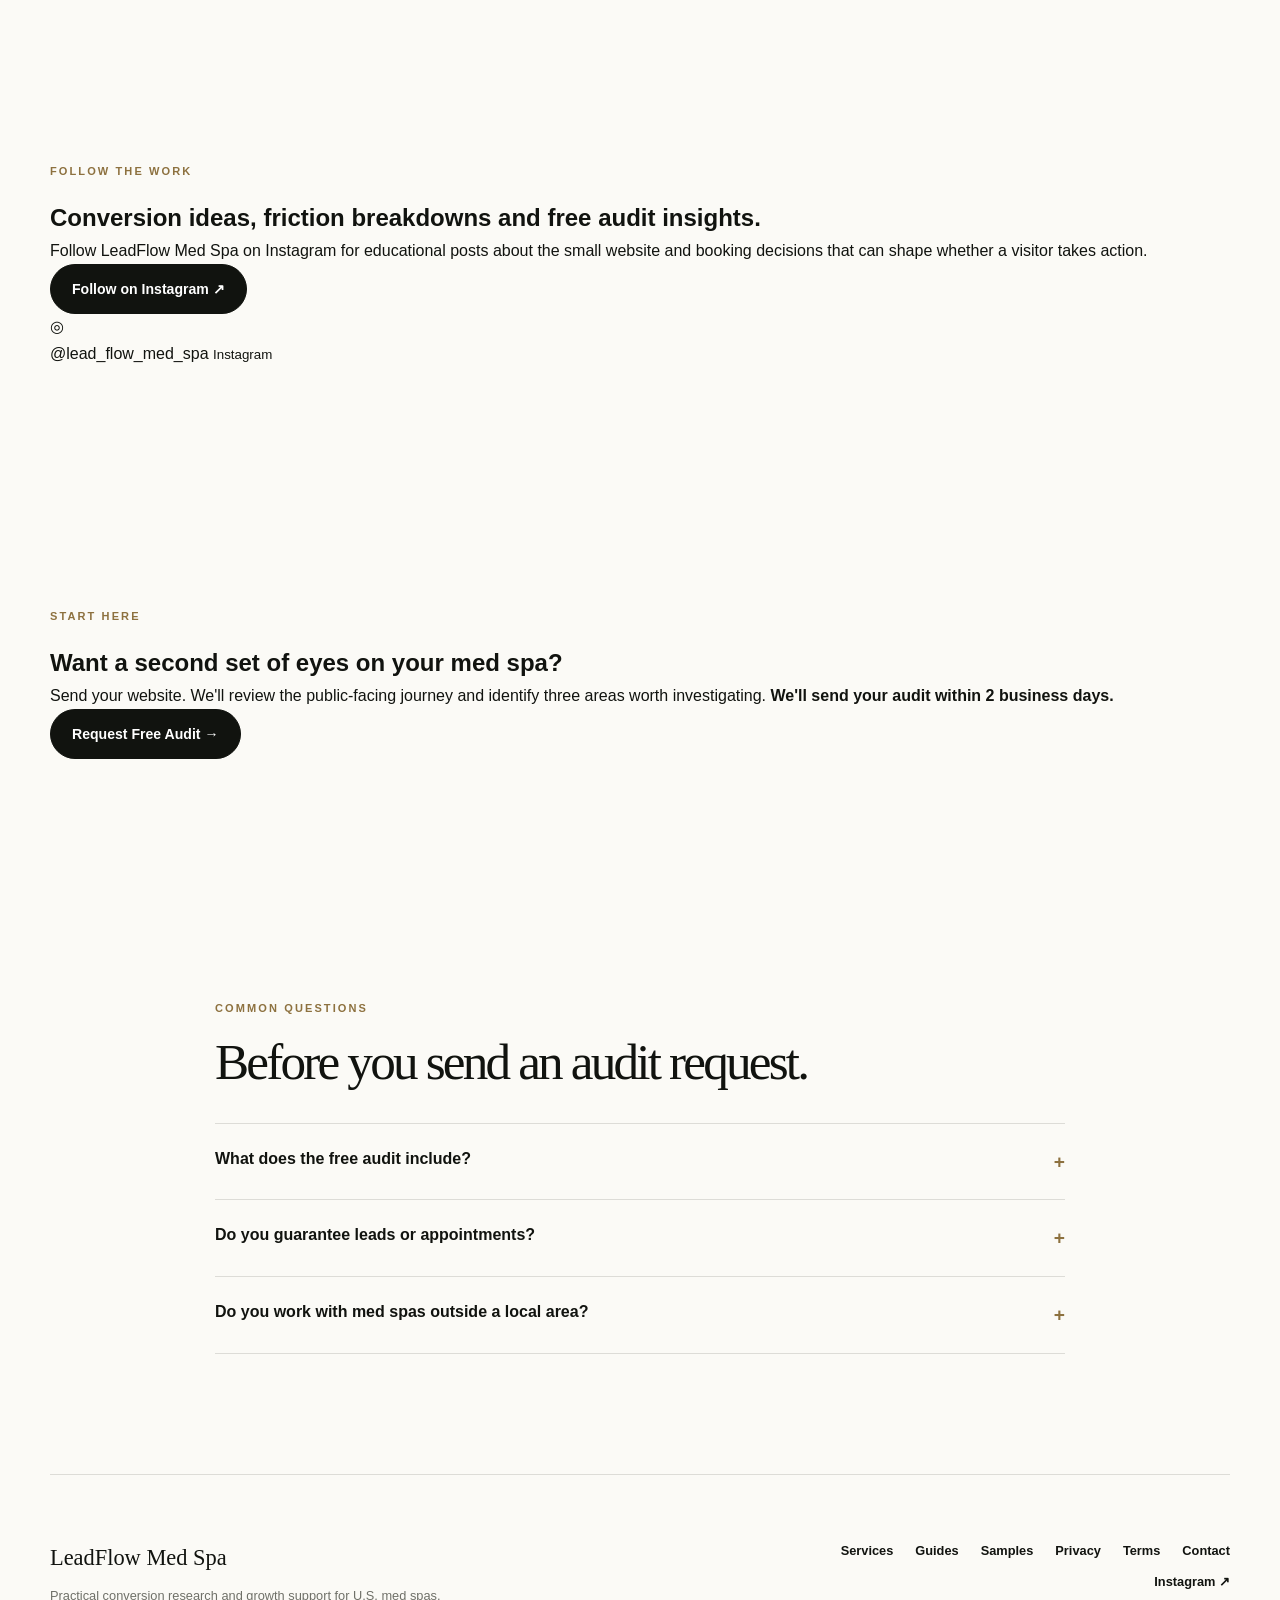
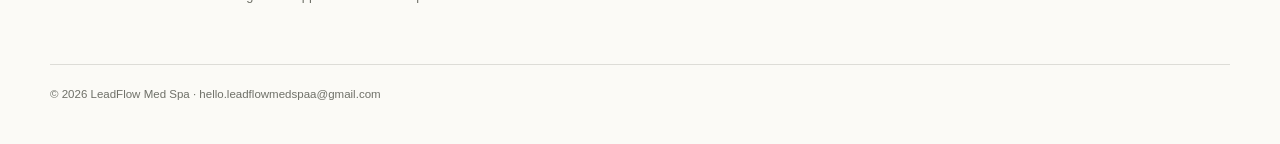
==== commit e46f4838: "Update index.html" ====
--- a/index.html
+++ b/index.html
@@ -4,475 +4,1161 @@
 <meta charset="utf-8">
 <meta name="viewport" content="width=device-width, initial-scale=1">
 
-<title>LeadFlow Med Spa | Turn More Attention Into Consultations</title>
-
-<meta name="description" content="LeadFlow Med Spa helps U.S. med spas find conversion leaks across websites, Google Business Profiles, Instagram and booking journeys — then prioritize practical fixes.">
-
-<link rel="canonical" href="https://leadflowmedspa.com/">
-
-<meta property="og:title" content="LeadFlow Med Spa | Turn More Attention Into Consultations">
-<meta property="og:description" content="Conversion research and practical growth support for U.S. med spas.">
+<title>LeadFlow Med Spa | Make the Next Step Obvious</title>
+
+<meta
+  name="description"
+  content="LeadFlow Med Spa helps U.S. med spas identify conversion friction across their website, local presence and booking journey — then prioritize practical fixes."
+>
+
+<link rel="canonical" href="https://leadflow-medspa.vercel.app/">
+
+<meta property="og:title" content="LeadFlow Med Spa | Make the Next Step Obvious">
+
+<meta
+  property="og:description"
+  content="Practical conversion research and 3-point audits for U.S. med spas."
+>
+
 <meta property="og:type" content="website">
-<meta property="og:url" content="https://leadflowmedspa.com/">
-
-<meta name="theme-color" content="#11130f">
+
+<meta
+  property="og:url"
+  content="https://leadflow-medspa.vercel.app/"
+>
+
+<meta name="theme-color" content="#10120f">
 
 <link rel="stylesheet" href="/styles.css">
 
 <script type="application/ld+json">
 {
-  "@context":"https://schema.org",
-  "@type":"ProfessionalService",
-  "name":"LeadFlow Med Spa",
-  "url":"https://leadflowmedspa.com/",
-  "email":"hello.leadflowmedspaa@gmail.com",
-  "description":"Lead-conversion research and practical growth support for U.S. med spas.",
-  "areaServed":{
-    "@type":"Country",
-    "name":"United States"
-  },
-  "serviceType":[
-    "Med spa conversion audit",
-    "Website conversion optimization",
-    "Local visibility research",
-    "Booking funnel review"
-  ]
+  "@context": "https://schema.org",
+  "@type": "ProfessionalService",
+  "name": "LeadFlow Med Spa",
+  "url": "https://leadflow-medspa.vercel.app/",
+  "email": "hello.leadflowmedspaa@gmail.com",
+  "description": "Lead-conversion research and practical growth support for U.S. med spas.",
+  "sameAs": [
+    "https://www.instagram.com/lead_flow_med_spa?igsi=cHpsZ3JzeG5sNnk2"
+  ],
+  "areaServed": {
+    "@type": "Country",
+    "name": "United States"
+  }
 }
 </script>
+
 </head>
 
+
 <body>
 
+<div class="site-glow glow-one"></div>
+<div class="site-glow glow-two"></div>
+
+
+<!-- HEADER -->
+
 <header class="site-header">
 
-<a class="logo" href="/">
-LeadFlow<span>Med Spa</span>
-</a>
-
-<nav>
-<a href="/services.html">Services</a>
-<a href="/free-audit.html">Free Audit</a>
-<a href="/guides.html">Guides</a>
-<a href="/sample-audits/">Samples</a>
-<a href="/about.html">About</a>
-<a class="nav-cta" href="/free-audit.html">Get Free Audit</a>
-</nav>
-
-<details class="mobile-menu">
-<summary>Menu</summary>
-
-<div>
-<a href="/services.html">Services</a>
-<a href="/free-audit.html">Free Audit</a>
-<a href="/guides.html">Guides</a>
-<a href="/sample-audits/">Samples</a>
-<a href="/about.html">About</a>
-</div>
-
-</details>
+  <a class="logo" href="/">
+    LeadFlow
+    <span>Med Spa</span>
+  </a>
+
+
+  <nav>
+
+    <a href="/services.html">Services</a>
+
+    <a href="/free-audit.html">Free Audit</a>
+
+    <a href="/guides.html">Guides</a>
+
+    <a href="/sample-audits/">Samples</a>
+
+    <a href="/about.html">About</a>
+
+    <a
+      class="nav-instagram"
+      href="https://www.instagram.com/lead_flow_med_spa?igsi=cHpsZ3JzeG5sNnk2"
+      target="_blank"
+      rel="noopener"
+    >
+      Instagram ↗
+    </a>
+
+    <a
+      class="nav-cta"
+      href="/free-audit.html"
+    >
+      Get Free Audit
+    </a>
+
+  </nav>
+
+
+  <!-- MOBILE MENU -->
+
+  <details class="mobile-menu">
+
+    <summary>Menu</summary>
+
+    <div>
+
+      <a href="/services.html">Services</a>
+
+      <a href="/free-audit.html">Free Audit</a>
+
+      <a href="/guides.html">Guides</a>
+
+      <a href="/sample-audits/">Samples</a>
+
+      <a href="/about.html">About</a>
+
+      <a
+        href="https://www.instagram.com/lead_flow_med_spa?igsi=cHpsZ3JzeG5sNnk2"
+        target="_blank"
+        rel="noopener"
+      >
+        Instagram ↗
+      </a>
+
+    </div>
+
+  </details>
 
 </header>
 
 
+
 <main>
 
-<section class="hero">
-
-<div class="hero-copy">
-
-<p class="eyebrow">
-U.S. MED SPAS · CONVERSION RESEARCH
-</p>
-
-<h1>
-Your website should make the next step
-<em>obvious.</em>
-</h1>
-
-<p class="lead">
-LeadFlow finds the small gaps that make prospective patients hesitate — then turns them into a prioritized action plan across your website, Google profile, Instagram and booking journey.
-</p>
-
-<div class="actions">
-
-<a class="button primary" href="/free-audit.html">
-Get a Free Audit →
-</a>
-
-<a class="button secondary" href="/sample-audits/">
-See Sample Work
-</a>
-
-</div>
-
-<p class="micro">
-Public-facing review · No ad spend required · U.S. med spas
-</p>
-
-</div>
-
-
-<div class="hero-visual">
-
-<div class="orbit"></div>
-
-<div class="scorecard">
-
-<div class="score-top">
-
-<div>
-
-<small>Illustrative audit snapshot</small>
-
-<h3 style="margin:8px 0 0;font-size:1.05rem">
-Conversion readiness
-</h3>
-
-</div>
-
-<div class="score">
-72
-</div>
-
-</div>
-
-<div class="scorebar">
-<span></span>
-</div>
-
-<div class="check">
-<b>✓</b>
-<span>Primary CTA visibility</span>
-<small>Review</small>
-</div>
-
-<div class="check">
-<b>✓</b>
-<span>Mobile booking path</span>
-<small>Review</small>
-</div>
-
-<div class="check">
-<b>✓</b>
-<span>Local trust signals</span>
-<small>Review</small>
-</div>
-
-<div class="check">
-<b>✓</b>
-<span>Offer clarity</span>
-<small>Review</small>
-</div>
-
-</div>
-
-<div class="floating">
-<strong>3 priorities</strong>
-Start with what matters most.
-</div>
-
-</div>
+
+<!-- HERO -->
+
+<section class="hero premium-hero">
+
+
+  <!-- HERO TEXT -->
+
+  <div class="hero-copy reveal">
+
+    <p class="eyebrow">
+
+      <span class="eyebrow-dot"></span>
+
+      U.S. MED SPAS · CONVERSION RESEARCH
+
+    </p>
+
+
+    <h1>
+
+      Your website should make the next step
+
+      <em>feel obvious.</em>
+
+    </h1>
+
+
+    <p class="lead">
+
+      LeadFlow reviews the visible journey a potential patient takes —
+      from first impression to booking — and helps you identify the
+      friction worth fixing first.
+
+    </p>
+
+
+    <div class="actions">
+
+      <a
+        class="button primary"
+        href="/free-audit.html"
+      >
+
+        Get Your Free Audit
+
+        <span>→</span>
+
+      </a>
+
+
+      <a
+        class="button secondary"
+        href="/sample-audits/"
+      >
+
+        See Sample Work
+
+        <span>↗</span>
+
+      </a>
+
+    </div>
+
+
+    <div class="hero-notes">
+
+      <span>3-point review</span>
+
+      <i></i>
+
+      <span>Public-facing analysis</span>
+
+      <i></i>
+
+      <span>U.S. med spas</span>
+
+    </div>
+
+  </div>
+
+
+
+  <!-- HERO VISUAL -->
+
+  <div class="hero-visual reveal reveal-delay">
+
+    <div class="hero-grid-lines"></div>
+
+    <div class="orbit orbit-outer"></div>
+
+    <div class="orbit orbit-inner"></div>
+
+    <div class="orbit-dot dot-one"></div>
+
+    <div class="orbit-dot dot-two"></div>
+
+
+    <div class="scorecard premium-card">
+
+
+      <div class="score-top">
+
+        <div>
+
+          <small>
+            ILLUSTRATIVE AUDIT SNAPSHOT
+          </small>
+
+          <h3>
+            Conversion readiness
+          </h3>
+
+        </div>
+
+
+        <div class="score">
+
+          <span>72</span>
+
+        </div>
+
+      </div>
+
+
+      <div class="scorebar">
+
+        <span></span>
+
+      </div>
+
+
+      <div class="check">
+
+        <b>01</b>
+
+        <span>
+          Primary CTA visibility
+        </span>
+
+        <small>
+          Review
+        </small>
+
+      </div>
+
+
+      <div class="check">
+
+        <b>02</b>
+
+        <span>
+          Mobile booking path
+        </span>
+
+        <small>
+          Review
+        </small>
+
+      </div>
+
+
+      <div class="check">
+
+        <b>03</b>
+
+        <span>
+          Trust at decision points
+        </span>
+
+        <small>
+          Review
+        </small>
+
+      </div>
+
+
+      <div class="check">
+
+        <b>04</b>
+
+        <span>
+          Offer clarity
+        </span>
+
+        <small>
+          Review
+        </small>
+
+      </div>
+
+    </div>
+
+
+    <div class="floating priority-card">
+
+      <span>
+        FIRST PRIORITY
+      </span>
+
+      <strong>
+        Make the next action easier.
+      </strong>
+
+    </div>
+
+
+    <div class="floating signal-card">
+
+      <span class="pulse"></span>
+
+      Journey signals detected
+
+    </div>
+
+  </div>
 
 </section>
 
 
-<div class="trust-strip">
-
-<span>Website</span>
-<span>Google</span>
-<span>Instagram</span>
-<span>Booking</span>
-<span>Competitors</span>
-
-</div>
-
-
-<section class="section">
-
-<div class="section-heading">
-
-<p class="eyebrow">
-THE LEAKS ARE OFTEN SMALL
-</p>
-
-<h2>
-More traffic is not the whole answer.
-</h2>
-
-<p>
-A med spa can have strong services and good reviews yet lose potential consultations because the offer is unclear, trust appears too late, or the booking path creates friction. We look at the journey as a system.
-</p>
-
-</div>
-
-
-<div class="grid three">
-
-<article class="feature">
-
-<span>01 / DISCOVER</span>
-
-<h3>
-Find where attention gets lost.
-</h3>
-
-<p>
-Review the visible path from search, social or referral to the first meaningful action.
-</p>
-
-</article>
-
-
-<article class="feature">
-
-<span>02 / PRIORITIZE</span>
-
-<h3>
-Separate important from interesting.
-</h3>
-
-<p>
-Recommendations are organized by likely impact and practical effort — not a giant generic checklist.
-</p>
-
-</article>
-
-
-<article class="feature">
-
-<span>03 / IMPROVE</span>
-
-<h3>
-Make the next step easier.
-</h3>
-
-<p>
-Use the audit to guide copy, page structure, local visibility, booking and follow-up improvements.
-</p>
-
-</article>
-
-</div>
+
+<!-- TRUST STRIP -->
+
+<section
+  class="trust-strip premium-strip"
+  aria-label="Audit areas"
+>
+
+  <span>WEBSITE</span>
+
+  <b>+</b>
+
+  <span>LOCAL DISCOVERY</span>
+
+  <b>+</b>
+
+  <span>SOCIAL</span>
+
+  <b>+</b>
+
+  <span>BOOKING PATH</span>
+
+  <b>+</b>
+
+  <span>COMPETITORS</span>
 
 </section>
 
 
-<section class="section dark">
-
-<div class="split">
-
-<div>
-
-<p class="eyebrow">
-A DIFFERENT POSITION
-</p>
-
-<h2>
-We don't sell “AI”. We sell clearer decisions.
-</h2>
-
-<p>
-Modern tools can make research faster. They don't replace judgment. LeadFlow is built around the strategy, prioritization and execution that turn research into useful changes.
-</p>
-
-<div class="actions">
-
-<a class="button light" href="/free-audit.html">
-Request Your Free Audit →
-</a>
-
-</div>
-
-</div>
-
-
-<div class="mini-list">
-
-<div>
-<b>01</b>
-<span>See what a new visitor sees.</span>
-</div>
-
-<div>
-<b>02</b>
-<span>Identify the friction before adding more traffic.</span>
-</div>
-
-<div>
-<b>03</b>
-<span>Give the owner a short, usable priority list.</span>
-</div>
-
-<div>
-<b>04</b>
-<span>Measure meaningful actions, not vanity metrics.</span>
-</div>
-
-</div>
-
-</div>
+
+<!-- INTRO -->
+
+<section class="section intro-section">
+
+
+  <div class="section-heading reveal">
+
+    <p class="eyebrow">
+      THE LEAKS ARE OFTEN SMALL
+    </p>
+
+
+    <h2>
+      More traffic is not always the answer.
+    </h2>
+
+
+    <p>
+
+      A med spa can have a beautiful website and still lose potential
+      consultations because the next step is unclear, trust arrives too
+      late, or booking requires too much effort.
+
+    </p>
+
+  </div>
+
+
+
+  <div class="journey-layout">
+
+
+    <div class="journey-copy reveal">
+
+      <span class="journey-kicker">
+        THE PATIENT JOURNEY
+      </span>
+
+
+      <h3>
+        Every extra question can become a reason to leave.
+      </h3>
+
+
+      <p>
+
+        We look at the handoffs between attention, understanding,
+        trust and action — not just how one page looks in isolation.
+
+      </p>
+
+    </div>
+
+
+
+    <div class="journey-flow reveal reveal-delay">
+
+
+      <div class="journey-step">
+
+        <span>01</span>
+
+        <strong>Attention</strong>
+
+        <small>
+          Search · social · referral
+        </small>
+
+      </div>
+
+
+      <div class="journey-line"></div>
+
+
+      <div class="journey-step">
+
+        <span>02</span>
+
+        <strong>Understanding</strong>
+
+        <small>
+          What is this place for me?
+        </small>
+
+      </div>
+
+
+      <div class="journey-line"></div>
+
+
+      <div class="journey-step">
+
+        <span>03</span>
+
+        <strong>Trust</strong>
+
+        <small>
+          Why should I believe this?
+        </small>
+
+      </div>
+
+
+      <div class="journey-line"></div>
+
+
+      <div class="journey-step active">
+
+        <span>04</span>
+
+        <strong>Action</strong>
+
+        <small>
+          Book · call · enquire
+        </small>
+
+      </div>
+
+    </div>
+
+  </div>
 
 </section>
 
 
-<section class="section">
-
-<div class="split">
-
-<div>
-
-<p class="eyebrow">
-PROOF BEFORE THE PITCH
-</p>
-
-<h2>
-See the thinking before you buy anything.
-</h2>
-
-<p>
-Our sample audits are fictional examples created to show the framework and level of detail. Real client work stays private.
-</p>
-
-<a class="button secondary" href="/sample-audits/">
-Explore Sample Audits →
-</a>
-
-</div>
-
-
-<div class="quote">
-
-“A premium website is not just prettier. It should make trust, relevance and the next action easier to understand.”
-
-</div>
-
-</div>
+
+<!-- METHOD -->
+
+<section class="section method-section">
+
+
+  <div class="section-heading reveal">
+
+    <p class="eyebrow">
+      HOW LEADFLOW THINKS
+    </p>
+
+
+    <h2>
+      Shorter decisions. Clearer priorities.
+    </h2>
+
+  </div>
+
+
+
+  <div class="grid three premium-features">
+
+
+    <article class="feature reveal">
+
+      <div class="feature-top">
+
+        <span>01</span>
+
+        <i>↘</i>
+
+      </div>
+
+
+      <h3>
+        Find where attention gets lost.
+      </h3>
+
+
+      <p>
+
+        Review the visible path from discovery to the first meaningful
+        action.
+
+      </p>
+
+
+      <div class="feature-meter">
+
+        <span></span>
+
+      </div>
+
+    </article>
+
+
+
+    <article class="feature reveal reveal-delay">
+
+      <div class="feature-top">
+
+        <span>02</span>
+
+        <i>↘</i>
+
+      </div>
+
+
+      <h3>
+        Separate important from interesting.
+      </h3>
+
+
+      <p>
+
+        Prioritize observations by likely impact and practical effort
+        instead of handing you a giant checklist.
+
+      </p>
+
+
+      <div class="feature-meter">
+
+        <span></span>
+
+      </div>
+
+    </article>
+
+
+
+    <article class="feature reveal reveal-delay-2">
+
+      <div class="feature-top">
+
+        <span>03</span>
+
+        <i>↘</i>
+
+      </div>
+
+
+      <h3>
+        Make the next step easier.
+      </h3>
+
+
+      <p>
+
+        Turn the strongest observations into practical improvements to
+        investigate and test.
+
+      </p>
+
+
+      <div class="feature-meter">
+
+        <span></span>
+
+      </div>
+
+    </article>
+
+
+  </div>
 
 </section>
 
 
-<section class="section muted">
-
-<div class="section-heading">
-
-<p class="eyebrow">
-START HERE
-</p>
-
-<h2>
-Want a second set of eyes on your med spa?
-</h2>
-
-<p>
-Send your public website and Instagram profile. We'll review the visible customer journey and identify the first areas worth investigating.
-</p>
-
-<a class="button primary" href="/free-audit.html">
-Request Free Audit →
-</a>
-
-</div>
+
+<!-- DARK SECTION -->
+
+<section class="section dark position-section">
+
+  <div class="dark-orb"></div>
+
+
+  <div class="split">
+
+
+    <div class="reveal">
+
+      <p class="eyebrow">
+        A DIFFERENT POSITION
+      </p>
+
+
+      <h2>
+
+        We don't sell “AI”.
+
+        <br>
+
+        We sell
+
+        <em>clearer decisions.</em>
+
+      </h2>
+
+
+      <p>
+
+        Modern tools can make research faster. They don't replace
+        judgment. LeadFlow is built around understanding the journey,
+        identifying friction and deciding what deserves attention first.
+
+      </p>
+
+
+      <div class="actions">
+
+        <a
+          class="button light"
+          href="/free-audit.html"
+        >
+
+          Request Your Free Audit →
+
+        </a>
+
+      </div>
+
+    </div>
+
+
+
+    <div class="mini-list reveal reveal-delay">
+
+
+      <div>
+
+        <b>01</b>
+
+        <span>
+          See what a first-time visitor sees.
+        </span>
+
+      </div>
+
+
+      <div>
+
+        <b>02</b>
+
+        <span>
+          Identify friction before adding more traffic.
+        </span>
+
+      </div>
+
+
+      <div>
+
+        <b>03</b>
+
+        <span>
+          Create a short, usable priority list.
+        </span>
+
+      </div>
+
+
+      <div>
+
+        <b>04</b>
+
+        <span>
+          Focus on meaningful actions, not vanity metrics.
+        </span>
+
+      </div>
+
+
+    </div>
+
+  </div>
 
 </section>
 
 
+
+<!-- SAMPLE AUDITS -->
+
+<section class="section samples-section">
+
+
+  <div class="samples-grid">
+
+
+    <div class="reveal">
+
+      <p class="eyebrow">
+        PROOF BEFORE THE PITCH
+      </p>
+
+
+      <h2>
+        See the thinking before you buy anything.
+      </h2>
+
+
+      <p>
+
+        Sample audits show the type of observations and prioritization
+        behind the work. They are fictional examples; real client work
+        stays private.
+
+      </p>
+
+
+      <a
+        class="text-link"
+        href="/sample-audits/"
+      >
+
+        Explore sample audits
+
+        <span>→</span>
+
+      </a>
+
+    </div>
+
+
+
+    <div class="sample-window reveal reveal-delay">
+
+
+      <div class="window-bar">
+
+        <span></span>
+
+        <span></span>
+
+        <span></span>
+
+        <b>
+          LEADFLOW / SAMPLE
+        </b>
+
+      </div>
+
+
+
+      <div class="sample-content">
+
+
+        <div class="sample-score">
+
+          <span>
+            Priority
+          </span>
+
+          <strong>
+            01
+          </strong>
+
+        </div>
+
+
+        <h3>
+          Make the booking decision easier to reach.
+        </h3>
+
+
+        <div class="sample-lines">
+
+          <i></i>
+
+          <i></i>
+
+          <i></i>
+
+        </div>
+
+
+        <div class="sample-tags">
+
+          <span>CLARITY</span>
+
+          <span>TRUST</span>
+
+          <span>ACTION</span>
+
+        </div>
+
+      </div>
+
+    </div>
+
+
+  </div>
+
+</section>
+
+
+
+<!-- INSTAGRAM -->
+
+<section class="section social-section">
+
+
+  <div class="social-card reveal">
+
+
+    <div class="social-copy">
+
+
+      <p class="eyebrow">
+        FOLLOW THE WORK
+      </p>
+
+
+      <h2>
+        Conversion ideas, friction breakdowns and free audit insights.
+      </h2>
+
+
+      <p>
+
+        Follow LeadFlow Med Spa on Instagram for educational posts about
+        the small website and booking decisions that can shape whether a
+        visitor takes action.
+
+      </p>
+
+
+      <a
+        class="button primary"
+        href="https://www.instagram.com/lead_flow_med_spa?igsi=cHpsZ3JzeG5sNnk2"
+        target="_blank"
+        rel="noopener"
+      >
+
+        Follow on Instagram ↗
+
+      </a>
+
+    </div>
+
+
+
+    <a
+      class="instagram-panel"
+      href="https://www.instagram.com/lead_flow_med_spa?igsi=cHpsZ3JzeG5sNnk2"
+      target="_blank"
+      rel="noopener"
+      aria-label="Open LeadFlow Med Spa on Instagram"
+    >
+
+
+      <div class="instagram-mark">
+        ◎
+      </div>
+
+
+      <span>
+        @lead_flow_med_spa
+      </span>
+
+
+      <small>
+        Instagram
+      </small>
+
+
+      <div class="ig-bars">
+
+        <i></i>
+
+        <i></i>
+
+        <i></i>
+
+      </div>
+
+    </a>
+
+
+  </div>
+
+</section>
+
+
+
+<!-- FINAL CTA -->
+
+<section class="section audit-cta-section">
+
+
+  <div class="audit-cta reveal">
+
+
+    <div class="cta-ring"></div>
+
+    <div class="cta-ring second"></div>
+
+
+    <p class="eyebrow">
+      START HERE
+    </p>
+
+
+    <h2>
+      Want a second set of eyes on your med spa?
+    </h2>
+
+
+    <p>
+
+      Send your website. We'll review the public-facing journey and
+      identify three areas worth investigating.
+
+      <strong>
+        We'll send your audit within 2 business days.
+      </strong>
+
+    </p>
+
+
+    <a
+      class="button primary"
+      href="/free-audit.html"
+    >
+
+      Request Free Audit →
+
+    </a>
+
+
+  </div>
+
+</section>
+
+
+
+<!-- FAQ -->
+
 <section class="section faq">
 
-<div class="section-heading">
-
-<p class="eyebrow">
-COMMON QUESTIONS
-</p>
-
-<h2>
-Before you send an audit request.
-</h2>
-
-</div>
-
-
-<div class="faq">
-
-<details>
-
-<summary>
-What does the free audit include?
-</summary>
-
-<p>
-A public-facing review of your website and, when provided, Instagram presence, with initial observations about clarity, trust, calls-to-action and booking friction.
-</p>
-
-</details>
-
-
-<details>
-
-<summary>
-Do you guarantee leads or appointments?
-</summary>
-
-<p>
-No. The audit identifies opportunities; outcomes depend on your market, offer, traffic, follow-up, implementation and other factors.
-</p>
-
-</details>
-
-
-<details>
-
-<summary>
-Do you work with med spas outside a local area?
-</summary>
-
-<p>
-Yes. LeadFlow is positioned for U.S. med spas and can work remotely.
-</p>
-
-</details>
-
-</div>
+
+  <div class="section-heading reveal">
+
+    <p class="eyebrow">
+      COMMON QUESTIONS
+    </p>
+
+
+    <h2>
+      Before you send an audit request.
+    </h2>
+
+  </div>
+
+
+
+  <div class="faq reveal">
+
+
+    <details>
+
+      <summary>
+        What does the free audit include?
+      </summary>
+
+      <p>
+
+        A short public-facing review with three initial observations
+        about clarity, trust, calls-to-action and potential booking
+        friction.
+
+      </p>
+
+    </details>
+
+
+
+    <details>
+
+      <summary>
+        Do you guarantee leads or appointments?
+      </summary>
+
+      <p>
+
+        No. The audit identifies opportunities to investigate. Outcomes
+        depend on factors including the market, offer, traffic,
+        follow-up and implementation.
+
+      </p>
+
+    </details>
+
+
+
+    <details>
+
+      <summary>
+        Do you work with med spas outside a local area?
+      </summary>
+
+      <p>
+
+        Yes. LeadFlow is positioned to review U.S. med spas remotely
+        using their public-facing digital journey.
+
+      </p>
+
+    </details>
+
+
+  </div>
 
 </section>
 
+
 </main>
 
 
-<footer class="footer">
-
-<div>
-
-<strong>
-LeadFlow Med Spa
-</strong>
-
-<p>
-Lead-conversion research and growth support for U.S. med spas.
-</p>
-
-</div>
-
-
-<div class="footer-links">
-
-<a href="/services.html">Services</a>
-<a href="/guides.html">Guides</a>
-<a href="/sample-audits/">Samples</a>
-<a href="/privacy.html">Privacy</a>
-<a href="/terms.html">Terms</a>
-<a href="/contact.html">Contact</a>
-
-</div>
-
-
-<p class="copyright">
-
-© 2026 LeadFlow Med Spa. ·
-hello.leadflowmedspaa@gmail.com
-
-</p>
+
+<!-- FOOTER -->
+
+<footer class="footer premium-footer">
+
+
+  <div>
+
+    <strong>
+      LeadFlow Med Spa
+    </strong>
+
+
+    <p>
+      Practical conversion research and growth support for U.S. med spas.
+    </p>
+
+  </div>
+
+
+
+  <div class="footer-links">
+
+    <a href="/services.html">
+      Services
+    </a>
+
+    <a href="/guides.html">
+      Guides
+    </a>
+
+    <a href="/sample-audits/">
+      Samples
+    </a>
+
+    <a href="/privacy.html">
+      Privacy
+    </a>
+
+    <a href="/terms.html">
+      Terms
+    </a>
+
+    <a href="/contact.html">
+      Contact
+    </a>
+
+    <a
+      href="https://www.instagram.com/lead_flow_med_spa?igsi=cHpsZ3JzeG5sNnk2"
+      target="_blank"
+      rel="noopener"
+    >
+      Instagram ↗
+    </a>
+
+  </div>
+
+
+
+  <p class="copyright">
+
+    © 2026 LeadFlow Med Spa ·
+    hello.leadflowmedspaa@gmail.com
+
+  </p>
+
 
 </footer>
 
+
 </body>
-  </html>
+</html>
--- a/styles.css
+++ b/styles.css
@@ -1,30 +1,755 @@
 :root{
-  --ink:#111318;--muted:#69707c;--line:#e8e9ed;--paper:#fbfaf8;--white:#fff;
-  --accent:#9a7650;--accent-dark:#765735;--night:#171716;--night2:#22211f;
-  --radius:18px;--shadow:0 24px 70px rgba(17,19,24,.09)
-}
-*{box-sizing:border-box}
-html{scroll-behavior:smooth}
-body{margin:0;font-family:Inter,ui-sans-serif,system-ui,-apple-system,BlinkMacSystemFont,"Segoe UI",sans-serif;color:var(--ink);background:var(--paper);line-height:1.65;-webkit-font-smoothing:antialiased}
-a{color:inherit}
-.site-header{height:78px;border-bottom:1px solid rgba(17,19,24,.08);display:flex;align-items:center;justify-content:space-between;padding:0 5.5vw;position:sticky;top:0;background:rgba(251,250,248,.92);backdrop-filter:blur(18px);z-index:20}
-.logo{text-decoration:none;font-size:1.02rem;letter-spacing:-.035em;font-weight:850;display:flex;gap:7px;align-items:center}.logo:before{content:"";width:9px;height:9px;border-radius:50%;background:var(--accent)}.logo span{font-weight:450;color:var(--muted)}
-nav{display:flex;gap:25px;align-items:center}nav a{text-decoration:none;font-size:.88rem;color:#4e5560}nav a:hover{color:var(--ink)}.nav-cta{background:var(--ink);color:#fff!important;padding:11px 17px;border-radius:9px}
-.hero{max-width:1240px;margin:0 auto;padding:112px 5.5vw 95px;display:grid;grid-template-columns:1.18fr .82fr;gap:80px;align-items:center}
-.eyebrow{font-size:.69rem;font-weight:850;letter-spacing:.19em;color:var(--accent);margin:0 0 15px}
-.hero h1,.page-hero h1{font-family:Georgia,"Times New Roman",serif;font-weight:500;font-size:clamp(3.15rem,6.2vw,6.15rem);line-height:.99;letter-spacing:-.055em;margin:0 0 28px}
-.lead{font-size:1.12rem;color:var(--muted);max-width:680px}
-.actions{display:flex;gap:12px;flex-wrap:wrap;margin:32px 0 14px}.button{display:inline-block;padding:13px 19px;border-radius:9px;font-weight:780;text-decoration:none;border:1px solid var(--ink);cursor:pointer;font:inherit;transition:.2s}.button:hover{transform:translateY(-1px)}.primary{background:var(--ink);color:#fff}.secondary{background:transparent;color:var(--ink)}.light{background:#fff;color:var(--ink);border-color:#fff}.micro{font-size:.78rem;color:#818792}
-.hero-card{background:var(--night);color:#fff;border-radius:24px;padding:42px;box-shadow:var(--shadow);position:relative;overflow:hidden}.hero-card:after{content:"";position:absolute;width:180px;height:180px;border:1px solid rgba(255,255,255,.14);border-radius:50%;right:-55px;top:-55px}.card-label{font-size:.66rem;font-weight:800;letter-spacing:.18em;color:#cbbba8}.hero-card ul{padding-left:19px;margin:24px 0 0}.hero-card li{margin:14px 0;color:#e4e1dc}
-.trust-strip{border-top:1px solid var(--line);border-bottom:1px solid var(--line);padding:19px 5.5vw;display:flex;justify-content:center;gap:42px;flex-wrap:wrap;color:#7b818b;font-weight:750;font-size:.78rem;text-transform:uppercase;letter-spacing:.08em}
-.section{max-width:1240px;margin:auto;padding:105px 5.5vw}.section-heading{max-width:790px}.section h2{font-family:Georgia,"Times New Roman",serif;font-weight:500;font-size:clamp(2.3rem,4.2vw,3.8rem);line-height:1.06;letter-spacing:-.045em;margin:0 0 20px}.section-heading p,.section>p{color:var(--muted)}
-.grid{display:grid;gap:22px;margin-top:42px}.grid.three{grid-template-columns:repeat(3,1fr)}.grid.two{grid-template-columns:repeat(2,1fr)}
-.feature{border-top:1px solid var(--line);padding-top:23px}.feature span{color:var(--accent);font-weight:850;font-size:.82rem}.feature h3{font-size:1.16rem;margin:15px 0 7px}.feature p,.service-card p,.service-card li,.article-card p{color:var(--muted)}
-.dark{max-width:none;background:var(--night);color:#fff;padding-left:calc((100% - 1120px)/2);padding-right:calc((100% - 1120px)/2)}.dark p{color:#c3c4c5}
-.muted{max-width:none;background:#f0eee9;padding-left:calc((100% - 1120px)/2);padding-right:calc((100% - 1120px)/2)}
-.page-hero{max-width:1120px;margin:auto;padding:100px 5.5vw 62px}.page-hero h1{font-size:clamp(3rem,5.5vw,5.3rem)}.page-hero p{font-size:1.14rem;color:var(--muted);max-width:760px}
-.service-card,.form-card,.article-card{border:1px solid var(--line);border-radius:var(--radius);padding:34px;background:var(--white);box-shadow:0 10px 40px rgba(17,19,24,.035)}.service-card h2{font-family:Georgia,"Times New Roman",serif;font-weight:500;font-size:2rem}.service-card ul{padding-left:20px}.service-card .button{margin-top:14px}
-.article{max-width:850px;margin:auto;padding:78px 5.5vw}.article h1{font-family:Georgia,"Times New Roman",serif;font-weight:500;font-size:clamp(2.8rem,5.5vw,4.8rem);line-height:1.02;letter-spacing:-.05em}.article h2{margin-top:48px;font-family:Georgia,"Times New Roman",serif;font-weight:500;font-size:1.85rem}.article p,.article li{color:#4e5560}.article a{color:var(--accent-dark);font-weight:750}
-.form-card{max-width:720px;margin:auto}form{display:grid;gap:9px}label{font-weight:750;margin-top:10px}input,textarea{width:100%;border:1px solid #d2d4d9;border-radius:9px;padding:13px;font:inherit;background:#fff;outline:none}input:focus,textarea:focus{border-color:var(--accent)}textarea{resize:vertical}.form-note{font-size:.78rem;color:var(--muted)}
-.footer{border-top:1px solid var(--line);padding:48px 5.5vw;display:grid;grid-template-columns:1fr auto;gap:15px;color:#737984;background:#fff}.footer strong{color:var(--ink)}.footer p{margin:5px 0}.footer-links{display:flex;gap:20px;flex-wrap:wrap}.footer-links a{font-size:.83rem;text-decoration:none}.copyright{grid-column:1/-1;font-size:.76rem}
-@media(max-width:820px){.site-header{height:72px;padding:0 5vw}.site-header nav{display:none}.hero{grid-template-columns:1fr;padding-top:68px;gap:42px}.hero h1{font-size:3.15rem}.grid.three,.grid.two{grid-template-columns:1fr}.section,.article{padding-top:68px;padding-bottom:68px}.dark,.muted{padding-left:5vw;padding-right:5vw}.footer{grid-template-columns:1fr}.copyright{grid-column:auto}}
+  --ink:#11130f;
+  --ink-soft:#292b25;
+  --cream:#f5f1e8;
+  --paper:#fbfaf6;
+  --line:rgba(17,19,15,.13);
+  --muted:#6f7068;
+  --accent:#b99a63;
+  --accent-dark:#8d713f;
+  --white:#fff;
+  --shadow:0 25px 70px rgba(17,19,15,.12);
+  --radius:22px;
+  --max:1180px;
+}
+
+*{
+  box-sizing:border-box;
+  margin:0;
+  padding:0;
+}
+
+html{
+  scroll-behavior:smooth;
+}
+
+body{
+  background:var(--paper);
+  color:var(--ink);
+  font-family:Inter,-apple-system,BlinkMacSystemFont,"Segoe UI",Roboto,Arial,sans-serif;
+  line-height:1.65;
+  overflow-x:hidden;
+}
+
+a{
+  color:inherit;
+  text-decoration:none;
+}
+
+img{
+  max-width:100%;
+  display:block;
+}
+
+.site-header{
+  width:min(calc(100% - 40px),var(--max));
+  margin:20px auto 0;
+  min-height:74px;
+  padding:14px 18px 14px 24px;
+  display:flex;
+  align-items:center;
+  justify-content:space-between;
+  background:rgba(251,250,246,.88);
+  border:1px solid var(--line);
+  border-radius:999px;
+  position:relative;
+  z-index:20;
+  backdrop-filter:blur(18px);
+}
+
+.logo{
+  font-size:1.02rem;
+  font-weight:800;
+  letter-spacing:-.03em;
+  white-space:nowrap;
+}
+
+.logo span{
+  display:block;
+  color:var(--accent-dark);
+  font-size:.68rem;
+  letter-spacing:.18em;
+  text-transform:uppercase;
+  margin-top:-3px;
+}
+
+nav{
+  display:flex;
+  align-items:center;
+  gap:25px;
+  font-size:.84rem;
+  font-weight:600;
+}
+
+nav a{
+  transition:.25s ease;
+}
+
+nav a:hover{
+  color:var(--accent-dark);
+}
+
+.nav-cta{
+  padding:11px 17px;
+  background:var(--ink);
+  color:var(--white)!important;
+  border-radius:999px;
+}
+
+.mobile-menu{
+  display:none;
+}
+
+.hero{
+  width:min(calc(100% - 40px),var(--max));
+  min-height:700px;
+  margin:0 auto;
+  padding:110px 0 90px;
+  display:grid;
+  grid-template-columns:1.04fr .96fr;
+  align-items:center;
+  gap:70px;
+}
+
+.eyebrow{
+  color:var(--accent-dark);
+  font-size:.69rem;
+  font-weight:800;
+  letter-spacing:.19em;
+  text-transform:uppercase;
+  margin-bottom:18px;
+}
+
+.hero h1{
+  max-width:720px;
+  font-family:Georgia,"Times New Roman",serif;
+  font-size:clamp(3.3rem,6vw,6.4rem);
+  font-weight:500;
+  line-height:.96;
+  letter-spacing:-.065em;
+}
+
+.hero h1 em{
+  color:var(--accent-dark);
+  font-style:italic;
+}
+
+.lead{
+  max-width:620px;
+  margin:28px 0 30px;
+  color:var(--muted);
+  font-size:1.06rem;
+  line-height:1.8;
+}
+
+.actions{
+  display:flex;
+  align-items:center;
+  gap:12px;
+  flex-wrap:wrap;
+}
+
+.button{
+  display:inline-flex;
+  align-items:center;
+  justify-content:center;
+  min-height:50px;
+  padding:0 21px;
+  border-radius:999px;
+  font-size:.88rem;
+  font-weight:750;
+  border:1px solid var(--line);
+  transition:transform .25s ease,box-shadow .25s ease,background .25s ease;
+}
+
+.button:hover{
+  transform:translateY(-2px);
+  box-shadow:0 12px 30px rgba(17,19,15,.12);
+}
+
+.button.primary{
+  background:var(--ink);
+  color:var(--white);
+  border-color:var(--ink);
+}
+
+.button.secondary{
+  background:transparent;
+}
+
+.button.light{
+  background:var(--cream);
+  color:var(--ink);
+  border-color:var(--cream);
+}
+
+.micro{
+  margin-top:16px;
+  color:#8a8a82;
+  font-size:.73rem;
+}
+
+.hero-visual{
+  min-height:520px;
+  position:relative;
+  display:flex;
+  align-items:center;
+  justify-content:center;
+}
+
+.hero-visual:before{
+  content:"";
+  width:430px;
+  height:430px;
+  border-radius:50%;
+  background:radial-gradient(circle at 35% 35%,#e7d9bc 0,#d6c3a0 38%,rgba(214,195,160,.08) 70%,transparent 71%);
+  position:absolute;
+  filter:blur(1px);
+}
+
+.orbit{
+  width:480px;
+  height:480px;
+  border:1px solid rgba(141,113,63,.25);
+  border-radius:50%;
+  position:absolute;
+  transform:rotate(-18deg);
+}
+
+.orbit:after{
+  content:"";
+  position:absolute;
+  width:11px;
+  height:11px;
+  border-radius:50%;
+  background:var(--accent);
+  top:65px;
+  right:54px;
+  box-shadow:0 0 0 8px rgba(185,154,99,.12);
+}
+
+.scorecard{
+  width:min(100%,430px);
+  position:relative;
+  z-index:2;
+  padding:28px;
+  background:rgba(255,255,255,.93);
+  border:1px solid rgba(17,19,15,.11);
+  border-radius:28px;
+  box-shadow:var(--shadow);
+  backdrop-filter:blur(15px);
+}
+
+.score-top{
+  display:flex;
+  justify-content:space-between;
+  align-items:center;
+  gap:20px;
+}
+
+.score-top small{
+  color:#85857e;
+  font-size:.7rem;
+  letter-spacing:.05em;
+}
+
+.score{
+  width:64px;
+  height:64px;
+  display:grid;
+  place-items:center;
+  border-radius:50%;
+  background:var(--ink);
+  color:var(--white);
+  font-weight:800;
+  font-size:1.2rem;
+}
+
+.scorebar{
+  height:7px;
+  margin:24px 0;
+  border-radius:999px;
+  background:#e8e5dd;
+  overflow:hidden;
+}
+
+.scorebar span{
+  display:block;
+  width:72%;
+  height:100%;
+  background:var(--accent);
+  border-radius:inherit;
+}
+
+.check{
+  display:grid;
+  grid-template-columns:28px 1fr auto;
+  align-items:center;
+  gap:9px;
+  padding:14px 0;
+  border-top:1px solid var(--line);
+  font-size:.84rem;
+}
+
+.check b{
+  width:25px;
+  height:25px;
+  display:grid;
+  place-items:center;
+  border-radius:50%;
+  background:#eee9df;
+  color:var(--accent-dark);
+}
+
+.check small{
+  color:#999990;
+  font-size:.68rem;
+}
+
+.floating{
+  position:absolute;
+  z-index:3;
+  right:0;
+  bottom:45px;
+  width:190px;
+  padding:16px 18px;
+  background:var(--ink);
+  color:var(--white);
+  border-radius:16px;
+  box-shadow:var(--shadow);
+  font-size:.76rem;
+  line-height:1.5;
+}
+
+.floating strong{
+  display:block;
+  color:#e3c995;
+  margin-bottom:3px;
+}
+
+.trust-strip{
+  width:100%;
+  padding:22px max(20px,calc((100% - var(--max))/2));
+  border-top:1px solid var(--line);
+  border-bottom:1px solid var(--line);
+  display:flex;
+  justify-content:space-between;
+  gap:20px;
+  color:#87877f;
+  font-size:.68rem;
+  font-weight:800;
+  letter-spacing:.14em;
+  text-transform:uppercase;
+}
+
+.section{
+  width:min(calc(100% - 40px),var(--max));
+  margin:0 auto;
+  padding:120px 0;
+}
+
+.section-heading{
+  max-width:760px;
+  margin-bottom:55px;
+}
+
+.section-heading h2,
+.split h2{
+  font-family:Georgia,"Times New Roman",serif;
+  font-size:clamp(2.4rem,4vw,4.2rem);
+  font-weight:500;
+  line-height:1.02;
+  letter-spacing:-.055em;
+}
+
+.section-heading p:not(.eyebrow),
+.split p{
+  color:var(--muted);
+  max-width:680px;
+  margin-top:22px;
+}
+
+.grid{
+  display:grid;
+  gap:18px;
+}
+
+.three{
+  grid-template-columns:repeat(3,1fr);
+}
+
+.feature{
+  min-height:280px;
+  padding:30px;
+  border:1px solid var(--line);
+  border-radius:var(--radius);
+  background:var(--white);
+  transition:transform .25s ease,box-shadow .25s ease;
+}
+
+.feature:hover{
+  transform:translateY(-5px);
+  box-shadow:0 20px 45px rgba(17,19,15,.08);
+}
+
+.feature span{
+  color:var(--accent-dark);
+  font-size:.67rem;
+  font-weight:800;
+  letter-spacing:.16em;
+}
+
+.feature h3{
+  margin:70px 0 14px;
+  font-family:Georgia,"Times New Roman",serif;
+  font-size:1.55rem;
+  font-weight:500;
+  line-height:1.15;
+}
+
+.feature p{
+  color:var(--muted);
+  font-size:.9rem;
+}
+
+.dark{
+  width:100%;
+  max-width:none;
+  padding-left:max(20px,calc((100% - var(--max))/2));
+  padding-right:max(20px,calc((100% - var(--max))/2));
+  background:var(--ink);
+  color:var(--white);
+}
+
+.split{
+  width:100%;
+  max-width:var(--max);
+  margin:0 auto;
+  display:grid;
+  grid-template-columns:1.05fr .95fr;
+  gap:100px;
+  align-items:center;
+}
+
+.dark .eyebrow{
+  color:#d6b87e;
+}
+
+.dark .split p{
+  color:#b7b8b0;
+}
+
+.mini-list{
+  border-top:1px solid rgba(255,255,255,.15);
+}
+
+.mini-list div{
+  display:grid;
+  grid-template-columns:55px 1fr;
+  gap:20px;
+  padding:23px 0;
+  border-bottom:1px solid rgba(255,255,255,.15);
+}
+
+.mini-list b{
+  color:#d6b87e;
+  font-size:.75rem;
+}
+
+.mini-list span{
+  font-family:Georgia,"Times New Roman",serif;
+  font-size:1.18rem;
+}
+
+.quote{
+  padding:45px;
+  border:1px solid var(--line);
+  border-radius:var(--radius);
+  background:#f1ede3;
+  font-family:Georgia,"Times New Roman",serif;
+  font-size:1.7rem;
+  line-height:1.35;
+}
+
+.muted{
+  width:100%;
+  max-width:none;
+  background:var(--cream);
+  padding-left:max(20px,calc((100% - var(--max))/2));
+  padding-right:max(20px,calc((100% - var(--max))/2));
+}
+
+.muted .section-heading{
+  max-width:850px;
+  margin:0 auto;
+  text-align:center;
+}
+
+.muted .section-heading p:not(.eyebrow){
+  margin-left:auto;
+  margin-right:auto;
+}
+
+.muted .button{
+  margin-top:28px;
+}
+
+.faq{
+  max-width:850px;
+}
+
+.faq .section-heading{
+  margin-bottom:35px;
+}
+
+.faq details{
+  border-top:1px solid var(--line);
+  padding:22px 0;
+}
+
+.faq details:last-child{
+  border-bottom:1px solid var(--line);
+}
+
+.faq summary{
+  cursor:pointer;
+  list-style:none;
+  font-weight:750;
+  display:flex;
+  justify-content:space-between;
+  gap:20px;
+}
+
+.faq summary::-webkit-details-marker{
+  display:none;
+}
+
+.faq summary:after{
+  content:"+";
+  color:var(--accent-dark);
+  font-size:1.2rem;
+}
+
+.faq details[open] summary:after{
+  content:"−";
+}
+
+.faq details p{
+  color:var(--muted);
+  padding-top:15px;
+  max-width:700px;
+}
+
+.footer{
+  width:min(calc(100% - 40px),var(--max));
+  margin:0 auto;
+  padding:65px 0 40px;
+  display:grid;
+  grid-template-columns:1.4fr 1fr;
+  gap:50px;
+  border-top:1px solid var(--line);
+}
+
+.footer strong{
+  font-family:Georgia,"Times New Roman",serif;
+  font-size:1.4rem;
+  font-weight:500;
+}
+
+.footer p{
+  color:var(--muted);
+  font-size:.8rem;
+  margin-top:8px;
+}
+
+.footer-links{
+  display:flex;
+  flex-wrap:wrap;
+  justify-content:flex-end;
+  gap:10px 22px;
+  align-content:start;
+  font-size:.8rem;
+  font-weight:650;
+}
+
+.footer-links a:hover{
+  color:var(--accent-dark);
+}
+
+.copyright{
+  grid-column:1/-1;
+  padding-top:20px;
+  border-top:1px solid var(--line);
+  font-size:.72rem!important;
+}
+
+
+@media(max-width:900px){
+
+  nav{
+    display:none;
+  }
+
+  .mobile-menu{
+    display:block;
+    position:relative;
+  }
+
+  .mobile-menu summary{
+    cursor:pointer;
+    list-style:none;
+    padding:9px 15px;
+    background:var(--ink);
+    color:var(--white);
+    border-radius:999px;
+    font-size:.78rem;
+    font-weight:700;
+  }
+
+  .mobile-menu summary::-webkit-details-marker{
+    display:none;
+  }
+
+  .mobile-menu div{
+    position:absolute;
+    right:0;
+    top:48px;
+    width:210px;
+    padding:10px;
+    border:1px solid var(--line);
+    border-radius:18px;
+    background:var(--white);
+    box-shadow:var(--shadow);
+  }
+
+  .mobile-menu a{
+    display:block;
+    padding:11px 13px;
+    border-radius:10px;
+    font-size:.84rem;
+  }
+
+  .mobile-menu a:hover{
+    background:var(--cream);
+  }
+
+  .hero{
+    grid-template-columns:1fr;
+    padding-top:75px;
+  }
+
+  .hero-visual{
+    min-height:470px;
+  }
+
+  .three,
+  .split{
+    grid-template-columns:1fr;
+  }
+
+  .split{
+    gap:55px;
+  }
+
+  .trust-strip{
+    overflow:auto;
+    justify-content:flex-start;
+  }
+
+  .footer{
+    grid-template-columns:1fr;
+  }
+
+  .footer-links{
+    justify-content:flex-start;
+  }
+}
+
+
+@media(max-width:560px){
+
+  .site-header{
+    width:calc(100% - 24px);
+    margin-top:12px;
+    padding:12px 12px 12px 18px;
+  }
+
+  .hero{
+    width:calc(100% - 28px);
+    padding:70px 0 65px;
+    min-height:auto;
+    gap:45px;
+  }
+
+  .hero h1{
+    font-size:3.35rem;
+  }
+
+  .lead{
+    font-size:.94rem;
+  }
+
+  .hero-visual{
+    min-height:390px;
+  }
+
+  .hero-visual:before{
+    width:310px;
+    height:310px;
+  }
+
+  .orbit{
+    width:340px;
+    height:340px;
+  }
+
+  .scorecard{
+    padding:21px;
+    border-radius:21px;
+  }
+
+  .floating{
+    right:-5px;
+    bottom:12px;
+    width:160px;
+    font-size:.7rem;
+  }
+
+  .section{
+    width:calc(100% - 28px);
+    padding:80px 0;
+  }
+
+  .dark,
+  .muted{
+    padding-left:14px;
+    padding-right:14px;
+  }
+
+  .feature{
+    min-height:240px;
+    padding:24px;
+  }
+
+  .feature h3{
+    margin-top:45px;
+  }
+
+  .quote{
+    padding:28px;
+    font-size:1.35rem;
+  }
+
+  .footer{
+    width:calc(100% - 28px);
+  }
+
+  .button{
+    width:100%;
+  }
+
+  .actions{
+    width:100%;
+  }
+
+}
